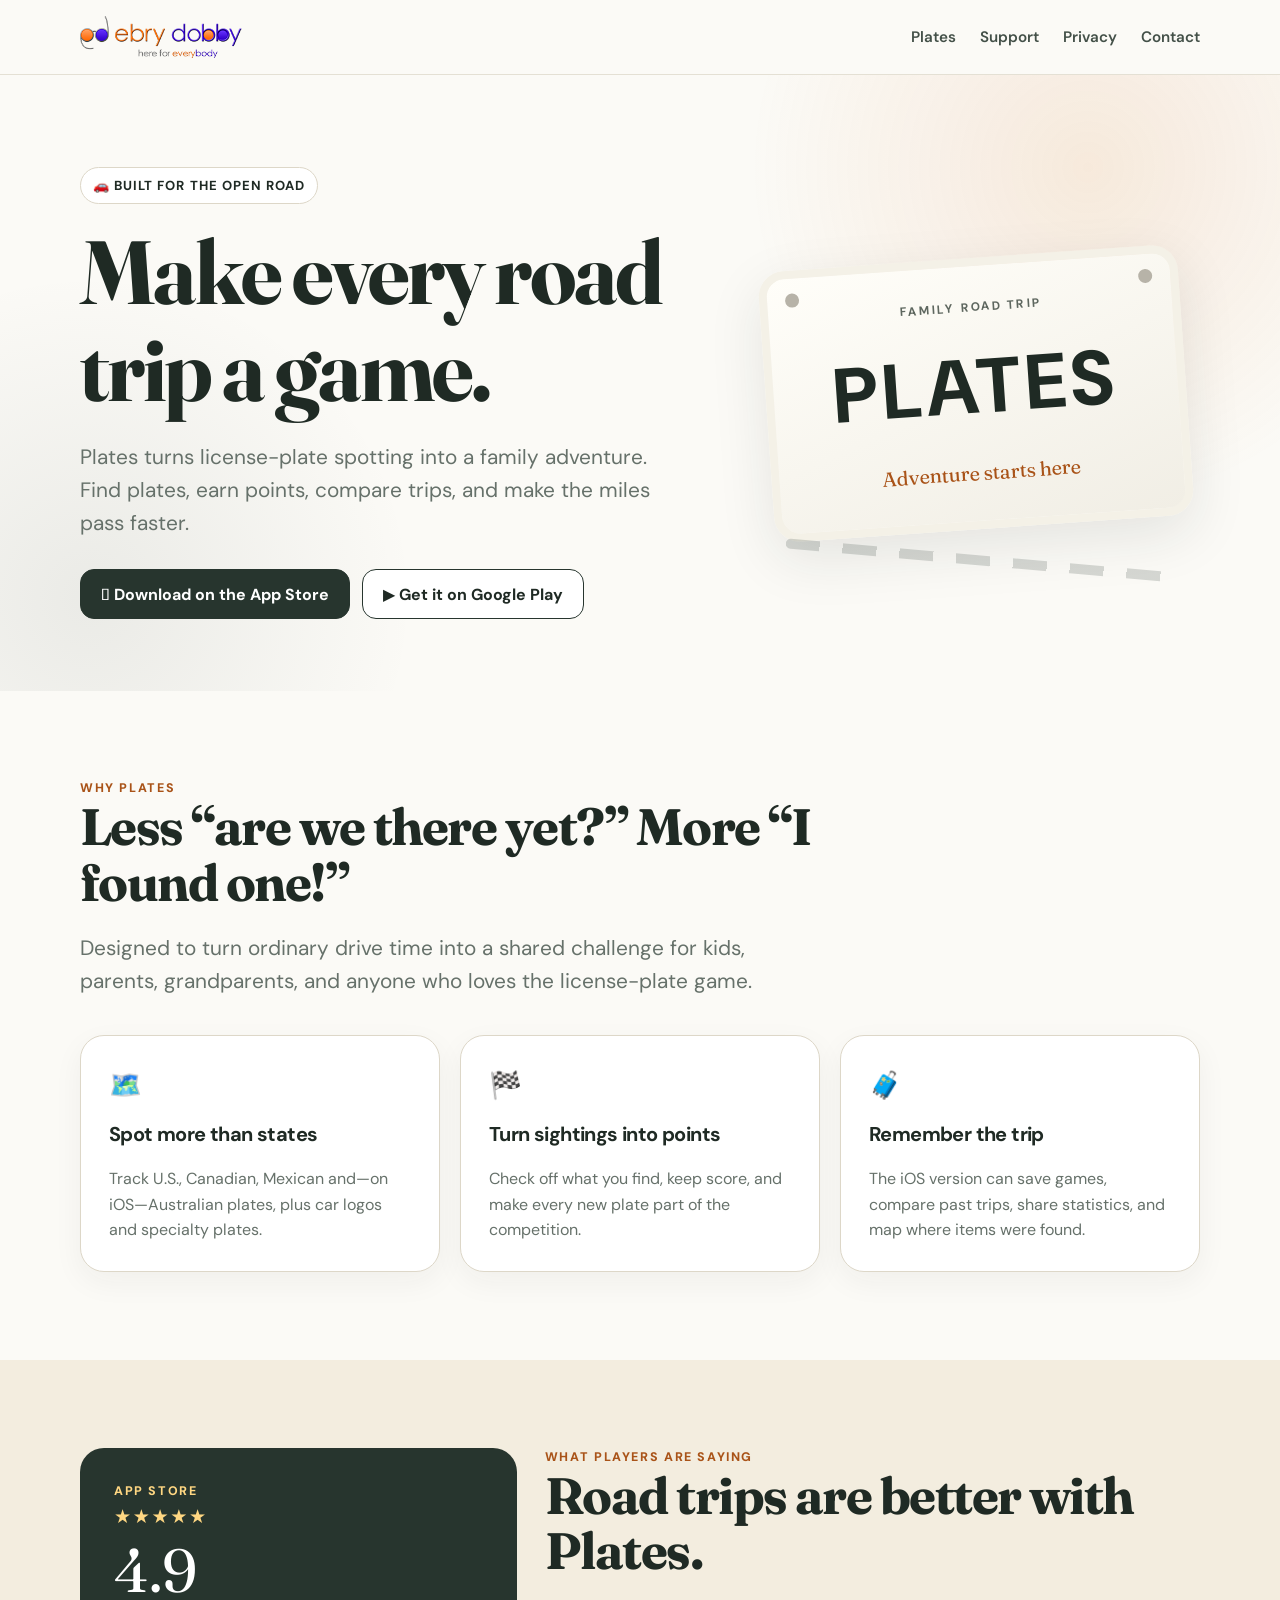
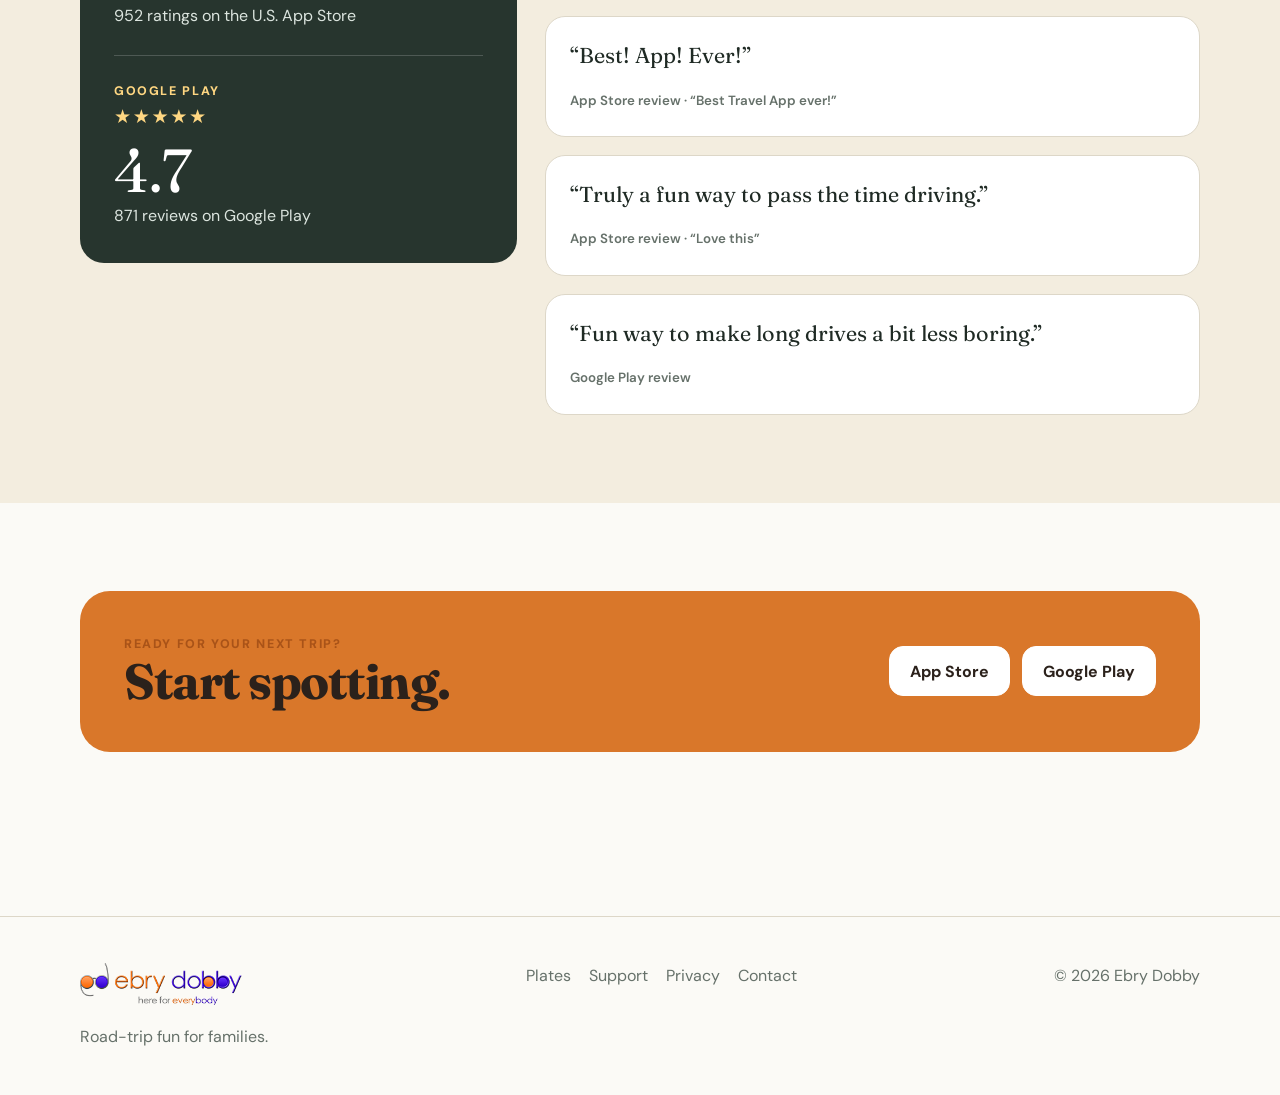
==== index.html @ 451de0b9 "Initial Ebry Dobby website" ====
<!doctype html><html lang="en"><head><meta charset="utf-8"><meta name="viewport" content="width=device-width,initial-scale=1"><title>Ebry Dobby | Plates Family Travel Game</title><meta name="description" content="Turn your next road trip into a family game with Plates. Spot license plates, earn points, save trips, and make the miles more fun."><link rel="canonical" href="https://www.ebrydobby.com/"><meta property="og:title" content="Ebry Dobby | Plates Family Travel Game"><meta property="og:description" content="A family road-trip game for spotting license plates and car logos."><meta property="og:type" content="website"><meta property="og:url" content="https://www.ebrydobby.com/"><meta name="theme-color" content="#f7f1e3"><link rel="preconnect" href="https://fonts.googleapis.com"><link rel="preconnect" href="https://fonts.gstatic.com" crossorigin><link href="https://fonts.googleapis.com/css2?family=DM+Sans:wght@400;500;600;700&family=Fraunces:opsz,wght@9..144,700&display=swap" rel="stylesheet"><link rel="stylesheet" href="assets/css/styles.css"><script async src="https://pagead2.googlesyndication.com/pagead/js/adsbygoogle.js?client=ca-pub-4069077007727159" crossorigin="anonymous"></script><script type="application/ld+json">{
  "@context": "https://schema.org",
  "@type": "Organization",
  "name": "Ebry Dobby",
  "url": "https://www.ebrydobby.com/",
  "sameAs": [
    "https://play.google.com/store/apps/details?id=com.ebrydobby.app.plates.free",
    "https://apps.apple.com/us/app/plates-family-travel-game/id1335335602"
  ]
}</script></head><body><header class="site-header"><div class="container nav"><a class="brand brand-logo footer-logo" href="index.html"><img src="assets/images/ebry-dobby-logo.png" alt="Ebry Dobby — here for everybody"></a><button class="menu-btn" data-menu-button aria-expanded="false" aria-controls="site-nav">Menu</button><nav class="nav-links" id="site-nav" data-nav-links><a href="plates/">Plates</a><a href="support/">Support</a><a href="privacy/">Privacy</a><a href="contact/">Contact</a></nav></div></header><main><section class="hero"><div class="container hero-grid"><div><span class="eyebrow">🚗 Built for the open road</span><h1>Make every road trip a game.</h1><p class="lead">Plates turns license-plate spotting into a family adventure. Find plates, earn points, compare trips, and make the miles pass faster.</p><div class="cta-row"><a class="btn btn-primary" href="https://apps.apple.com/us/app/plates-family-travel-game/id1335335602" target="_blank" rel="noopener"> Download on the App Store</a><a class="btn btn-secondary" href="https://play.google.com/store/apps/details?id=com.ebrydobby.app.plates.free" target="_blank" rel="noopener">▶ Get it on Google Play</a></div></div><div class="plate-stack" aria-hidden="true"><div class="plate-card"><div class="plate-small">FAMILY ROAD TRIP</div><div class="plate-big">PLATES</div><div class="plate-state">Adventure starts here</div></div><div class="road-line"></div></div></div></section><section class="section"><div class="container"><div class="section-head"><div class="kicker">Why Plates</div><h2>Less “are we there yet?” More “I found one!”</h2><p class="lead">Designed to turn ordinary drive time into a shared challenge for kids, parents, grandparents, and anyone who loves the license-plate game.</p></div><div class="grid-3"><article class="card"><div class="icon">🗺️</div><h3>Spot more than states</h3><p>Track U.S., Canadian, Mexican and—on iOS—Australian plates, plus car logos and specialty plates.</p></article><article class="card"><div class="icon">🏁</div><h3>Turn sightings into points</h3><p>Check off what you find, keep score, and make every new plate part of the competition.</p></article><article class="card"><div class="icon">🧳</div><h3>Remember the trip</h3><p>The iOS version can save games, compare past trips, share statistics, and map where items were found.</p></article></div></div></section><section class="section section-alt"><div class="container rating-wrap"><aside class="rating-panel"><div class="kicker" style="color:#ffd782;">App Store</div><div class="stars">★★★★★</div><div class="rating-number">4.9</div><div class="rating-meta">952 ratings on the U.S. App Store</div><hr style="border:0;border-top:1px solid rgba(255,255,255,.18);margin:26px 0;"><div class="kicker" style="color:#ffd782;">Google Play</div><div class="stars">★★★★★</div><div class="rating-number">4.7</div><div class="rating-meta">871 reviews on Google Play</div></aside><div><div class="section-head"><div class="kicker">What players are saying</div><h2>Road trips are better with Plates.</h2></div><div class="review-list"><article class="review"><blockquote>“Best! App! Ever!”</blockquote><small>App Store review · “Best Travel App ever!”</small></article><article class="review"><blockquote>“Truly a fun way to pass the time driving.”</blockquote><small>App Store review · “Love this”</small></article><article class="review"><blockquote>“Fun way to make long drives a bit less boring.”</blockquote><small>Google Play review</small></article></div></div></div></section><section class="section"><div class="band"><div><div class="kicker">Ready for your next trip?</div><h2>Start spotting.</h2></div><div class="cta-row" style="margin:0;"><a class="btn" href="https://apps.apple.com/us/app/plates-family-travel-game/id1335335602" target="_blank" rel="noopener">App Store</a><a class="btn" href="https://play.google.com/store/apps/details?id=com.ebrydobby.app.plates.free" target="_blank" rel="noopener">Google Play</a></div></div></section></main><footer><div class="container footer-grid"><div><a class="brand brand-logo footer-logo" href="index.html"><img src="assets/images/ebry-dobby-logo.png" alt="Ebry Dobby — here for everybody"></a><p style="color:var(--muted);margin:.7rem 0 0;">Road-trip fun for families.</p></div><div class="footer-links"><a href="plates/">Plates</a><a href="support/">Support</a><a href="privacy/">Privacy</a><a href="contact/">Contact</a></div><div style="color:var(--muted);">© <span data-year></span> Ebry Dobby</div></div></footer><script src="assets/js/site.js"></script></body></html>
---- assets/css/styles.css ----
:root{--ink:#1f2a24;--muted:#66716a;--paper:#fbfaf6;--cream:#f3eddf;--road:#27352e;--accent:#d9772a;--accent-dark:#a95318;--line:#ddd7c8;--card:#fff;--shadow:0 18px 55px rgba(31,42,36,.10);--radius:24px}*{box-sizing:border-box}html{scroll-behavior:smooth}body{margin:0;font-family:"DM Sans",system-ui,-apple-system,BlinkMacSystemFont,"Segoe UI",sans-serif;color:var(--ink);background:var(--paper);line-height:1.6}a{color:inherit}.container{width:min(1120px,calc(100% - 36px));margin:0 auto}.site-header{position:sticky;top:0;z-index:20;background:rgba(251,250,246,.92);backdrop-filter:blur(14px);border-bottom:1px solid rgba(221,215,200,.75)}.nav{min-height:74px;display:flex;align-items:center;justify-content:space-between;gap:24px}.brand{text-decoration:none;font-weight:700;letter-spacing:-.02em;font-size:1.15rem;display:flex;align-items:center;gap:10px}.brand-mark{width:35px;height:25px;border:2px solid var(--ink);border-radius:5px;display:grid;place-items:center;font-size:.62rem;letter-spacing:.12em;background:#fff7d6;box-shadow:3px 3px 0 var(--accent)}.nav-links{display:flex;gap:24px;align-items:center}.nav-links a{text-decoration:none;font-weight:600;color:#435048;font-size:.95rem}.nav-links a:hover{color:var(--accent-dark)}.menu-btn{display:none;border:0;background:none;font:inherit;font-weight:700}.hero{padding:92px 0 72px;background:radial-gradient(circle at 85% 15%,rgba(217,119,42,.13),transparent 28%),radial-gradient(circle at 7% 85%,rgba(39,53,46,.08),transparent 25%)}.hero-grid{display:grid;grid-template-columns:1.15fr .85fr;gap:64px;align-items:center}.eyebrow{display:inline-flex;align-items:center;gap:8px;padding:7px 12px;border:1px solid var(--line);border-radius:999px;background:#fff;font-size:.82rem;font-weight:700;text-transform:uppercase;letter-spacing:.08em}h1,h2,h3{line-height:1.08;letter-spacing:-.03em;margin-top:0}h1{font-family:"Fraunces",Georgia,serif;font-size:clamp(3rem,7vw,6.2rem);margin:20px 0 22px}h2{font-family:"Fraunces",Georgia,serif;font-size:clamp(2.1rem,4vw,3.5rem);margin-bottom:18px}h3{font-size:1.25rem}.lead{font-size:clamp(1.05rem,2vw,1.3rem);color:var(--muted);max-width:680px}.cta-row{display:flex;gap:12px;flex-wrap:wrap;margin-top:30px}.btn{display:inline-flex;align-items:center;justify-content:center;gap:9px;min-height:50px;padding:0 20px;border-radius:14px;text-decoration:none;font-weight:700;border:1px solid var(--road);transition:.18s ease}.btn-primary{background:var(--road);color:#fff}.btn-primary:hover{transform:translateY(-2px);box-shadow:0 10px 22px rgba(39,53,46,.18)}.btn-secondary{background:#fff}.btn-secondary:hover{border-color:var(--accent);color:var(--accent-dark)}.plate-stack{position:relative;min-height:400px;display:grid;place-items:center}.plate-card{width:min(100%,420px);aspect-ratio:1.55;border:8px solid #f4f1e7;border-radius:26px;background:linear-gradient(160deg,#fffef9,#f1eee5);box-shadow:var(--shadow);display:flex;flex-direction:column;align-items:center;justify-content:center;position:relative;transform:rotate(-4deg)}.plate-card:before,.plate-card:after{content:"";position:absolute;width:14px;height:14px;background:#b7b3a8;border-radius:50%;top:15px}.plate-card:before{left:18px}.plate-card:after{right:18px}.plate-small{font-size:.75rem;font-weight:700;letter-spacing:.18em;color:#5e675f}.plate-big{font-size:clamp(2.2rem,7vw,4.8rem);font-weight:800;letter-spacing:.06em;margin:8px 0}.plate-state{font-family:"Fraunces";font-size:1.25rem;color:var(--accent-dark)}.road-line{position:absolute;width:85%;height:10px;bottom:28px;border-radius:99px;background:repeating-linear-gradient(90deg,var(--road) 0 34px,transparent 34px 57px);opacity:.18;transform:rotate(5deg)}.section{padding:88px 0}.section-alt{background:var(--cream)}.section-head{max-width:760px;margin-bottom:38px}.kicker{color:var(--accent-dark);font-weight:800;text-transform:uppercase;font-size:.78rem;letter-spacing:.13em}.grid-3{display:grid;grid-template-columns:repeat(3,1fr);gap:20px}.card{background:var(--card);border:1px solid var(--line);border-radius:var(--radius);padding:28px;box-shadow:0 10px 30px rgba(31,42,36,.05)}.card p{color:var(--muted);margin-bottom:0}.icon{font-size:1.65rem;margin-bottom:18px}.rating-wrap{display:grid;grid-template-columns:.8fr 1.2fr;gap:28px;align-items:start}.rating-panel{background:var(--road);color:white;border-radius:var(--radius);padding:34px;position:sticky;top:100px}.rating-panel .stars{color:#ffd782;letter-spacing:.08em;font-size:1.2rem}.rating-number{font-family:"Fraunces";font-size:3.8rem;line-height:1;margin:8px 0 2px}.rating-meta{color:#dce5df}.review-list{display:grid;gap:18px}.review{background:#fff;border:1px solid var(--line);border-radius:20px;padding:24px}.review blockquote{font-family:"Fraunces";font-size:1.35rem;margin:0 0 16px;line-height:1.35}.review small{color:var(--muted);font-weight:600}.band{margin:0 auto;width:min(1120px,calc(100% - 36px));background:var(--accent);color:#2b211b;padding:44px;border-radius:30px;display:flex;align-items:center;justify-content:space-between;gap:30px}.band h2{margin:0;font-size:clamp(2rem,4vw,3.1rem)}.band .btn{background:#fff;border-color:#fff}.page-hero{padding:74px 0 46px}.page-hero h1{font-size:clamp(2.8rem,6vw,5rem)}.prose{max-width:780px}.prose h2{font-size:2rem;margin-top:46px}.prose h3{margin-top:30px}.prose p,.prose li{color:#4f5b54}.notice{padding:18px 20px;background:#fff6db;border:1px solid #ead69c;border-radius:14px}.faq details{background:#fff;border:1px solid var(--line);border-radius:16px;padding:18px 20px;margin-bottom:12px}.faq summary{cursor:pointer;font-weight:700}.faq p{color:var(--muted)}.contact-box{padding:28px;background:#fff;border:1px solid var(--line);border-radius:22px}footer{padding:46px 0;border-top:1px solid var(--line);margin-top:76px}.footer-grid{display:flex;justify-content:space-between;gap:24px;flex-wrap:wrap}.footer-links{display:flex;gap:18px;flex-wrap:wrap}.footer-links a{color:var(--muted);text-decoration:none}@media(max-width:800px){.nav-links{display:none;position:absolute;left:18px;right:18px;top:67px;background:#fff;padding:18px;border:1px solid var(--line);border-radius:16px;box-shadow:var(--shadow);flex-direction:column;align-items:flex-start}.nav-links.open{display:flex}.menu-btn{display:block}.hero{padding-top:58px}.hero-grid,.rating-wrap{grid-template-columns:1fr}.hero-grid{gap:38px}.plate-stack{min-height:300px}.grid-3{grid-template-columns:1fr}.rating-panel{position:static}.band{flex-direction:column;align-items:flex-start;padding:30px}}

/* Official Ebry Dobby logo */
.brand-logo {
  display: inline-flex;
  align-items: center;
}
.brand-logo img {
  display: block;
  width: auto;
  height: 52px;
  max-width: 230px;
  object-fit: contain;
}
.footer-logo img {
  height: 42px;
}
@media (max-width: 800px) {
  .brand-logo img {
    height: 44px;
    max-width: 190px;
  }
}
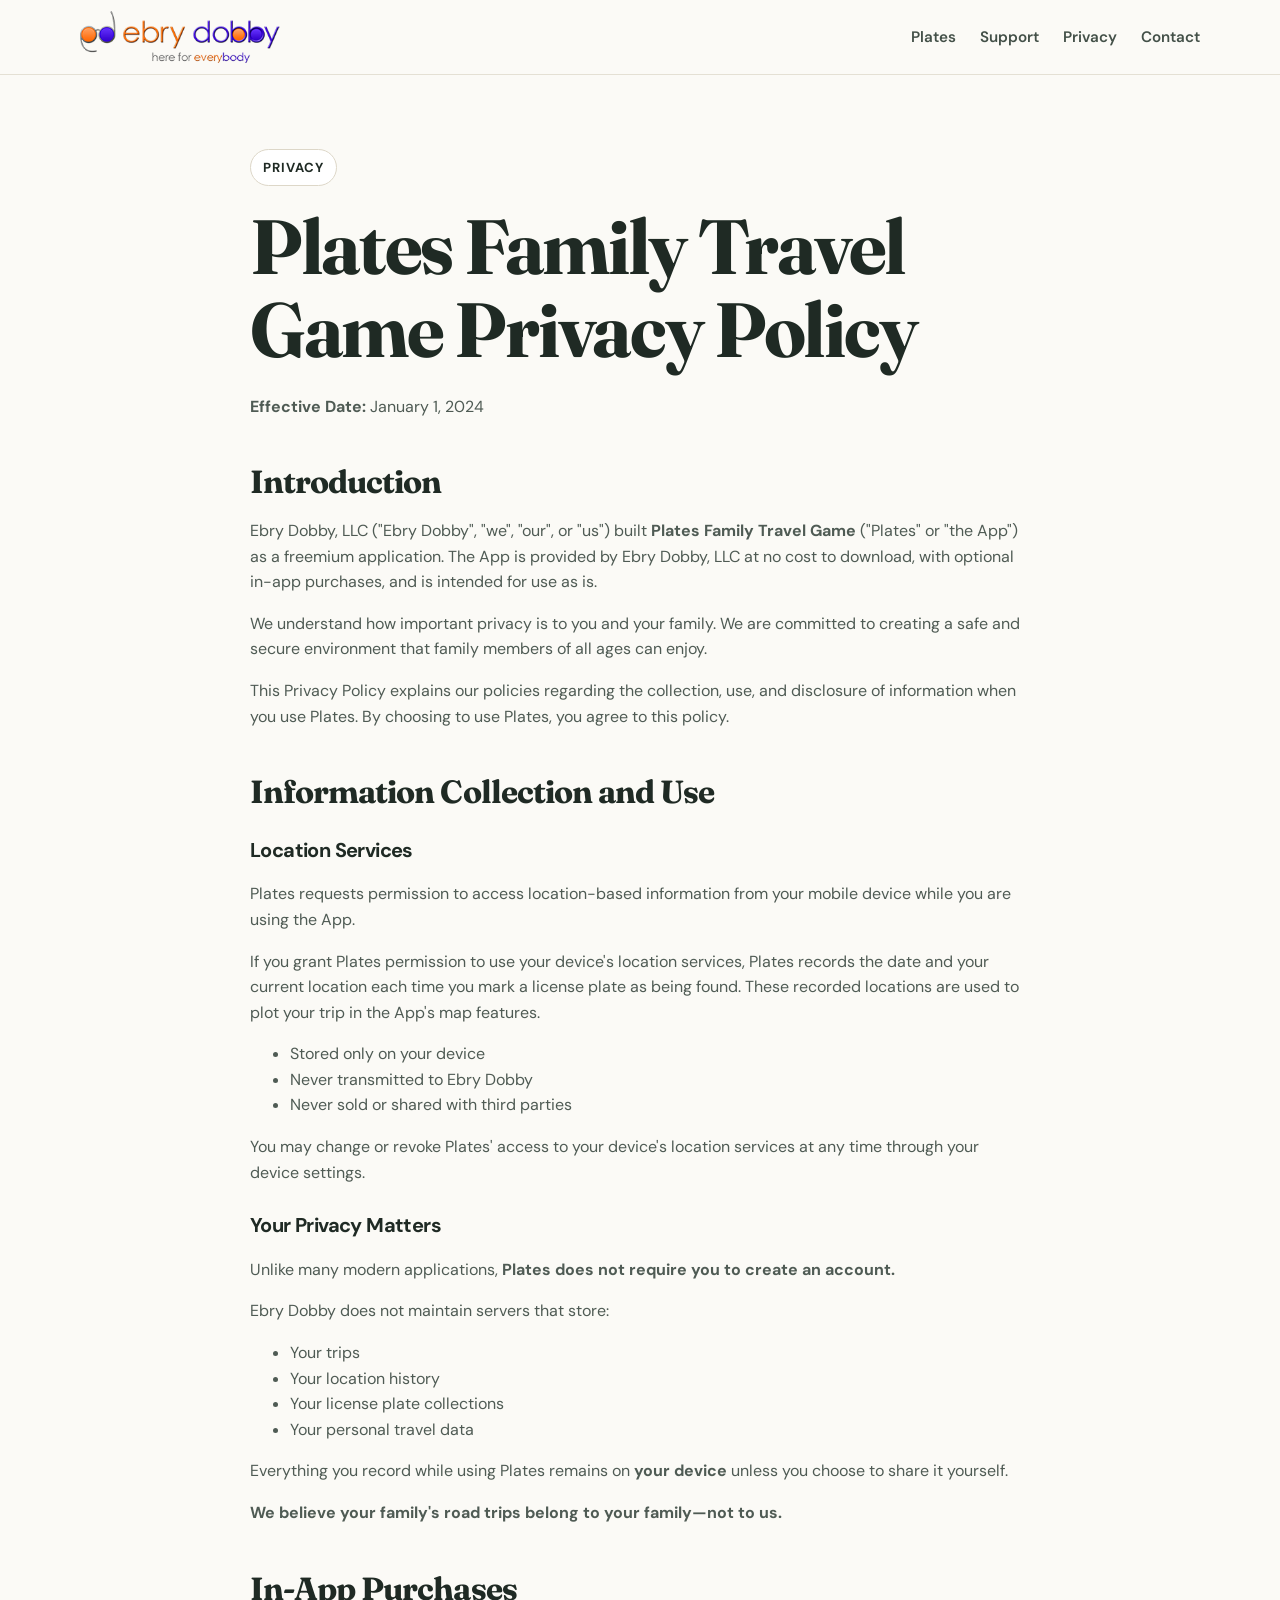
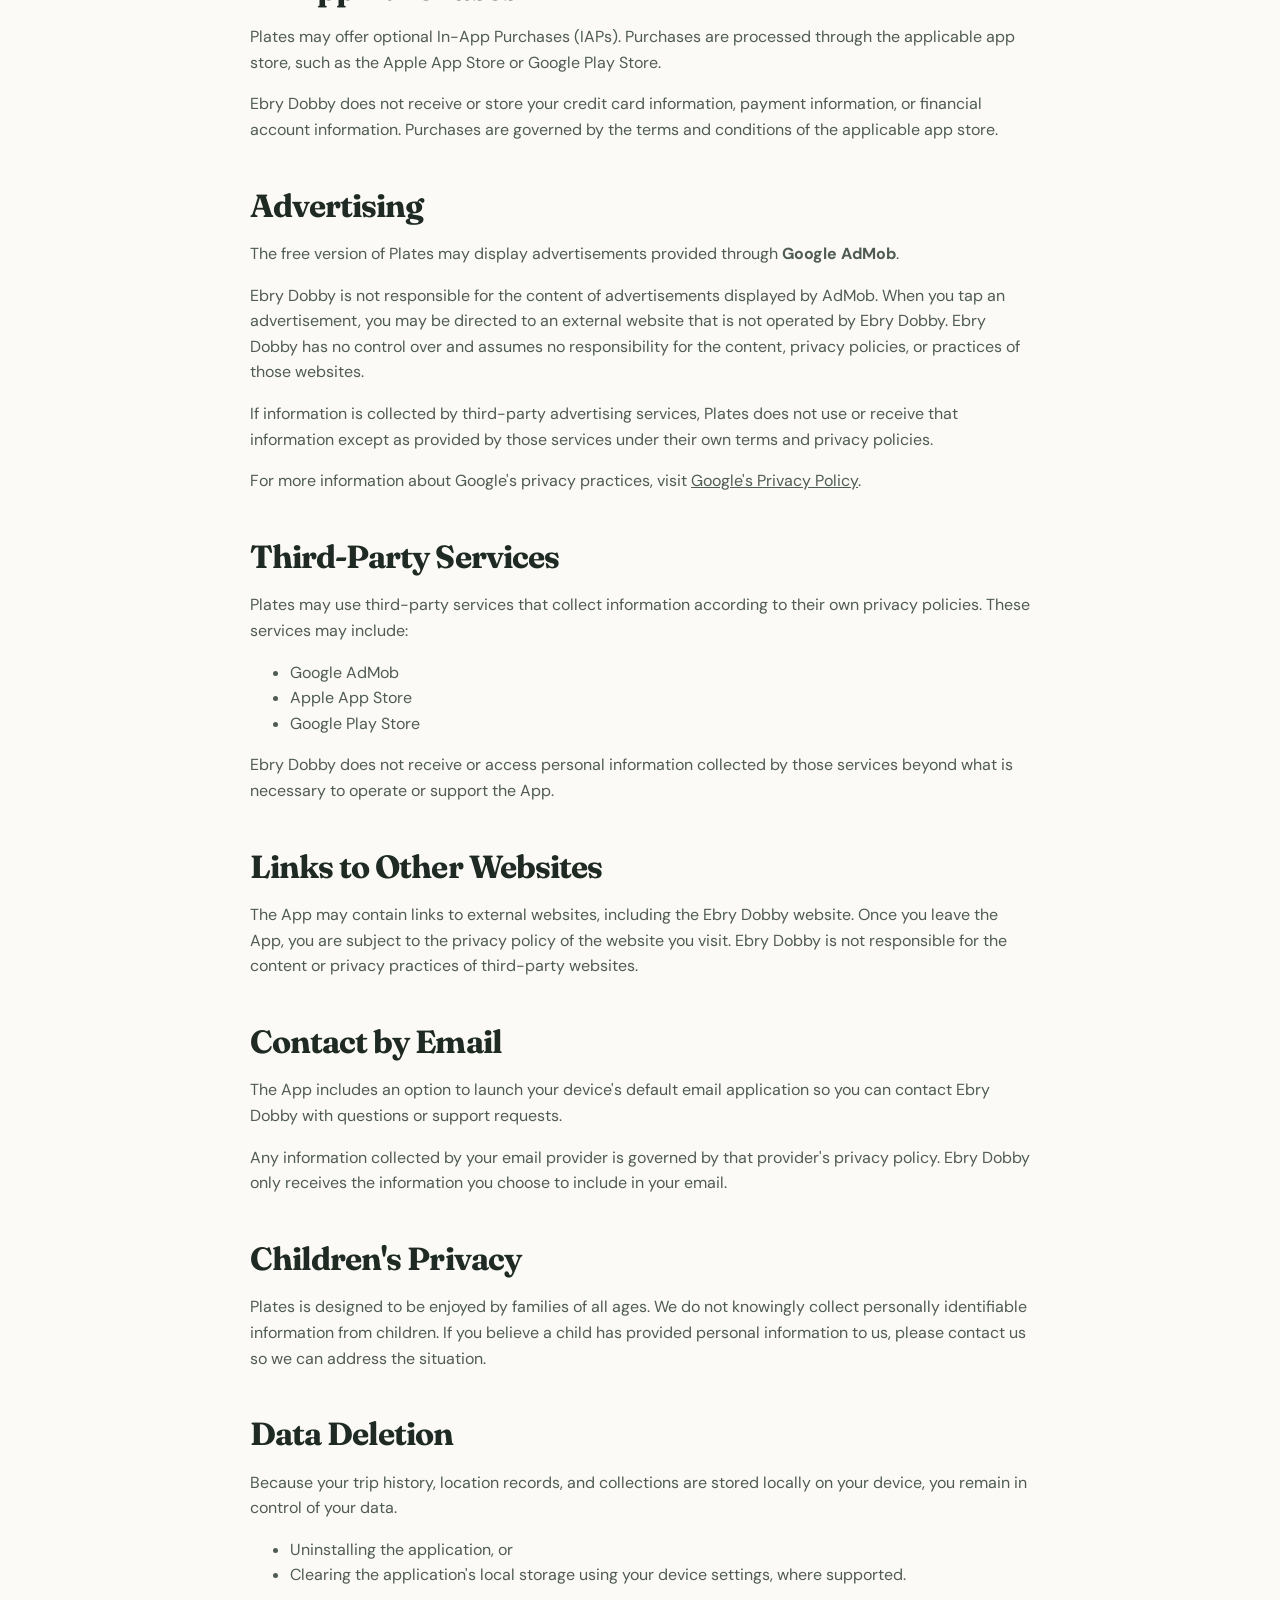
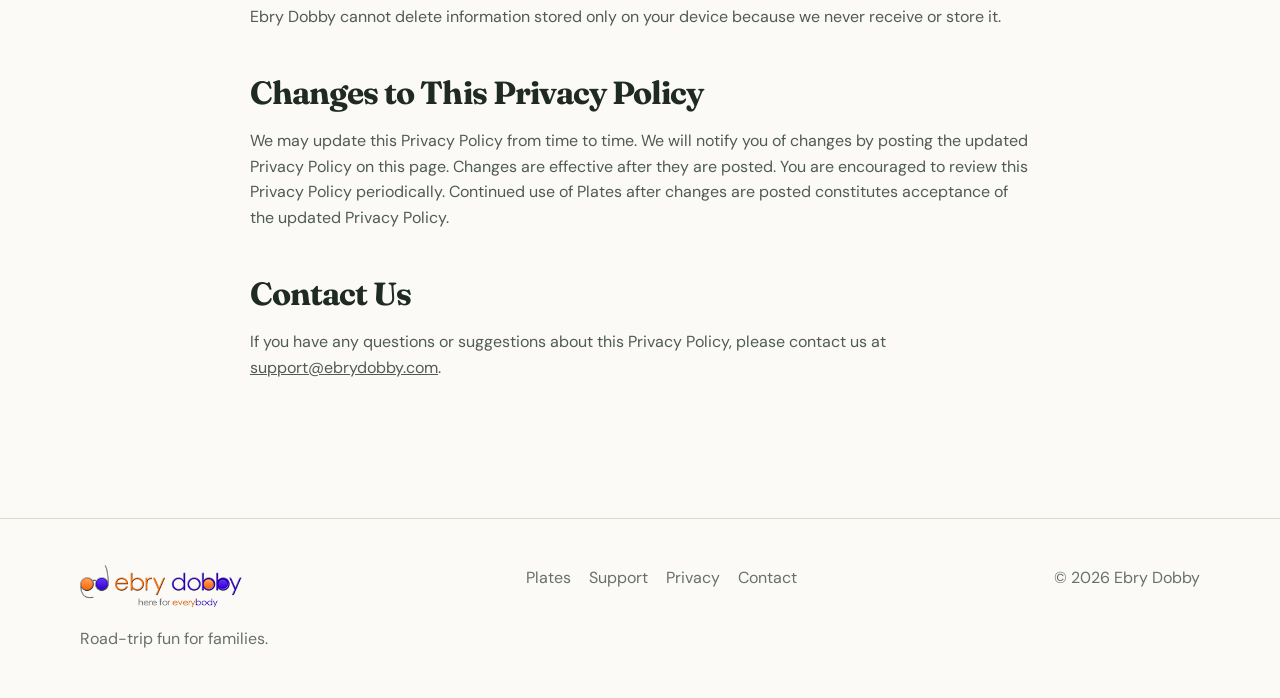
==== commit 35b520b4: "Finalize privacy policy and homepage messaging" ====
--- a/index.html
+++ b/index.html
@@ -1,10 +1,130 @@
-<!doctype html><html lang="en"><head><meta charset="utf-8"><meta name="viewport" content="width=device-width,initial-scale=1"><title>Ebry Dobby | Plates Family Travel Game</title><meta name="description" content="Turn your next road trip into a family game with Plates. Spot license plates, earn points, save trips, and make the miles more fun."><link rel="canonical" href="https://www.ebrydobby.com/"><meta property="og:title" content="Ebry Dobby | Plates Family Travel Game"><meta property="og:description" content="A family road-trip game for spotting license plates and car logos."><meta property="og:type" content="website"><meta property="og:url" content="https://www.ebrydobby.com/"><meta name="theme-color" content="#f7f1e3"><link rel="preconnect" href="https://fonts.googleapis.com"><link rel="preconnect" href="https://fonts.gstatic.com" crossorigin><link href="https://fonts.googleapis.com/css2?family=DM+Sans:wght@400;500;600;700&family=Fraunces:opsz,wght@9..144,700&display=swap" rel="stylesheet"><link rel="stylesheet" href="assets/css/styles.css"><script async src="https://pagead2.googlesyndication.com/pagead/js/adsbygoogle.js?client=ca-pub-4069077007727159" crossorigin="anonymous"></script><script type="application/ld+json">{
-  "@context": "https://schema.org",
-  "@type": "Organization",
-  "name": "Ebry Dobby",
-  "url": "https://www.ebrydobby.com/",
-  "sameAs": [
-    "https://play.google.com/store/apps/details?id=com.ebrydobby.app.plates.free",
-    "https://apps.apple.com/us/app/plates-family-travel-game/id1335335602"
-  ]
-}</script></head><body><header class="site-header"><div class="container nav"><a class="brand brand-logo footer-logo" href="index.html"><img src="assets/images/ebry-dobby-logo.png" alt="Ebry Dobby — here for everybody"></a><button class="menu-btn" data-menu-button aria-expanded="false" aria-controls="site-nav">Menu</button><nav class="nav-links" id="site-nav" data-nav-links><a href="plates/">Plates</a><a href="support/">Support</a><a href="privacy/">Privacy</a><a href="contact/">Contact</a></nav></div></header><main><section class="hero"><div class="container hero-grid"><div><span class="eyebrow">🚗 Built for the open road</span><h1>Make every road trip a game.</h1><p class="lead">Plates turns license-plate spotting into a family adventure. Find plates, earn points, compare trips, and make the miles pass faster.</p><div class="cta-row"><a class="btn btn-primary" href="https://apps.apple.com/us/app/plates-family-travel-game/id1335335602" target="_blank" rel="noopener"> Download on the App Store</a><a class="btn btn-secondary" href="https://play.google.com/store/apps/details?id=com.ebrydobby.app.plates.free" target="_blank" rel="noopener">▶ Get it on Google Play</a></div></div><div class="plate-stack" aria-hidden="true"><div class="plate-card"><div class="plate-small">FAMILY ROAD TRIP</div><div class="plate-big">PLATES</div><div class="plate-state">Adventure starts here</div></div><div class="road-line"></div></div></div></section><section class="section"><div class="container"><div class="section-head"><div class="kicker">Why Plates</div><h2>Less “are we there yet?” More “I found one!”</h2><p class="lead">Designed to turn ordinary drive time into a shared challenge for kids, parents, grandparents, and anyone who loves the license-plate game.</p></div><div class="grid-3"><article class="card"><div class="icon">🗺️</div><h3>Spot more than states</h3><p>Track U.S., Canadian, Mexican and—on iOS—Australian plates, plus car logos and specialty plates.</p></article><article class="card"><div class="icon">🏁</div><h3>Turn sightings into points</h3><p>Check off what you find, keep score, and make every new plate part of the competition.</p></article><article class="card"><div class="icon">🧳</div><h3>Remember the trip</h3><p>The iOS version can save games, compare past trips, share statistics, and map where items were found.</p></article></div></div></section><section class="section section-alt"><div class="container rating-wrap"><aside class="rating-panel"><div class="kicker" style="color:#ffd782;">App Store</div><div class="stars">★★★★★</div><div class="rating-number">4.9</div><div class="rating-meta">952 ratings on the U.S. App Store</div><hr style="border:0;border-top:1px solid rgba(255,255,255,.18);margin:26px 0;"><div class="kicker" style="color:#ffd782;">Google Play</div><div class="stars">★★★★★</div><div class="rating-number">4.7</div><div class="rating-meta">871 reviews on Google Play</div></aside><div><div class="section-head"><div class="kicker">What players are saying</div><h2>Road trips are better with Plates.</h2></div><div class="review-list"><article class="review"><blockquote>“Best! App! Ever!”</blockquote><small>App Store review · “Best Travel App ever!”</small></article><article class="review"><blockquote>“Truly a fun way to pass the time driving.”</blockquote><small>App Store review · “Love this”</small></article><article class="review"><blockquote>“Fun way to make long drives a bit less boring.”</blockquote><small>Google Play review</small></article></div></div></div></section><section class="section"><div class="band"><div><div class="kicker">Ready for your next trip?</div><h2>Start spotting.</h2></div><div class="cta-row" style="margin:0;"><a class="btn" href="https://apps.apple.com/us/app/plates-family-travel-game/id1335335602" target="_blank" rel="noopener">App Store</a><a class="btn" href="https://play.google.com/store/apps/details?id=com.ebrydobby.app.plates.free" target="_blank" rel="noopener">Google Play</a></div></div></section></main><footer><div class="container footer-grid"><div><a class="brand brand-logo footer-logo" href="index.html"><img src="assets/images/ebry-dobby-logo.png" alt="Ebry Dobby — here for everybody"></a><p style="color:var(--muted);margin:.7rem 0 0;">Road-trip fun for families.</p></div><div class="footer-links"><a href="plates/">Plates</a><a href="support/">Support</a><a href="privacy/">Privacy</a><a href="contact/">Contact</a></div><div style="color:var(--muted);">© <span data-year></span> Ebry Dobby</div></div></footer><script src="assets/js/site.js"></script></body></html>+<!doctype html>
+<html lang="en">
+<head>
+<meta charset="utf-8">
+<meta name="viewport" content="width=device-width,initial-scale=1">
+<title>Plates Family Travel Game Privacy Policy | Ebry Dobby</title>
+<meta name="description" content="Privacy Policy for Plates Family Travel Game by Ebry Dobby, LLC.">
+<link rel="canonical" href="https://ebrydobby.com/privacy/">
+<meta name="theme-color" content="#f7f1e3">
+<link rel="preconnect" href="https://fonts.googleapis.com">
+<link rel="preconnect" href="https://fonts.gstatic.com" crossorigin>
+<link href="https://fonts.googleapis.com/css2?family=DM+Sans:wght@400;500;600;700&family=Fraunces:opsz,wght@9..144,700&display=swap" rel="stylesheet">
+<link rel="stylesheet" href="../assets/css/styles.css">
+<script async src="https://pagead2.googlesyndication.com/pagead/js/adsbygoogle.js?client=ca-pub-4069077007727159" crossorigin="anonymous"></script>
+</head>
+<body>
+<header class="site-header">
+  <div class="container nav">
+    <a class="brand brand-logo" href="../index.html" aria-label="Ebry Dobby home">
+      <img src="../assets/images/ebry-dobby-logo.png" alt="Ebry Dobby — here for everybody">
+    </a>
+    <button class="menu-btn" data-menu-button aria-expanded="false" aria-controls="site-nav">Menu</button>
+    <nav class="nav-links" id="site-nav" data-nav-links>
+      <a href="../plates/">Plates</a>
+      <a href="../support/">Support</a>
+      <a href="../privacy/" aria-current="page">Privacy</a>
+      <a href="../contact/">Contact</a>
+    </nav>
+  </div>
+</header>
+<main>
+<section class="page-hero">
+<div class="container prose">
+<span class="eyebrow">Privacy</span>
+<h1>Plates Family Travel Game Privacy Policy</h1>
+<p><strong>Effective Date:</strong> January 1, 2024</p>
+
+<h2>Introduction</h2>
+<p>Ebry Dobby, LLC ("Ebry Dobby", "we", "our", or "us") built <strong>Plates Family Travel Game</strong> ("Plates" or "the App") as a freemium application. The App is provided by Ebry Dobby, LLC at no cost to download, with optional in-app purchases, and is intended for use as is.</p>
+<p>We understand how important privacy is to you and your family. We are committed to creating a safe and secure environment that family members of all ages can enjoy.</p>
+<p>This Privacy Policy explains our policies regarding the collection, use, and disclosure of information when you use Plates. By choosing to use Plates, you agree to this policy.</p>
+
+<h2>Information Collection and Use</h2>
+<h3>Location Services</h3>
+<p>Plates requests permission to access location-based information from your mobile device while you are using the App.</p>
+<p>If you grant Plates permission to use your device's location services, Plates records the date and your current location each time you mark a license plate as being found. These recorded locations are used to plot your trip in the App's map features.</p>
+<ul>
+<li>Stored only on your device</li>
+<li>Never transmitted to Ebry Dobby</li>
+<li>Never sold or shared with third parties</li>
+</ul>
+<p>You may change or revoke Plates' access to your device's location services at any time through your device settings.</p>
+
+<h3>Your Privacy Matters</h3>
+<p>Unlike many modern applications, <strong>Plates does not require you to create an account.</strong></p>
+<p>Ebry Dobby does not maintain servers that store:</p>
+<ul>
+<li>Your trips</li>
+<li>Your location history</li>
+<li>Your license plate collections</li>
+<li>Your personal travel data</li>
+</ul>
+<p>Everything you record while using Plates remains on <strong>your device</strong> unless you choose to share it yourself.</p>
+<p><strong>We believe your family's road trips belong to your family—not to us.</strong></p>
+
+<h2>In-App Purchases</h2>
+<p>Plates may offer optional In-App Purchases (IAPs). Purchases are processed through the applicable app store, such as the Apple App Store or Google Play Store.</p>
+<p>Ebry Dobby does not receive or store your credit card information, payment information, or financial account information. Purchases are governed by the terms and conditions of the applicable app store.</p>
+
+<h2>Advertising</h2>
+<p>The free version of Plates may display advertisements provided through <strong>Google AdMob</strong>.</p>
+<p>Ebry Dobby is not responsible for the content of advertisements displayed by AdMob. When you tap an advertisement, you may be directed to an external website that is not operated by Ebry Dobby. Ebry Dobby has no control over and assumes no responsibility for the content, privacy policies, or practices of those websites.</p>
+<p>If information is collected by third-party advertising services, Plates does not use or receive that information except as provided by those services under their own terms and privacy policies.</p>
+<p>For more information about Google's privacy practices, visit <a href="https://policies.google.com/privacy" target="_blank" rel="noopener">Google's Privacy Policy</a>.</p>
+
+<h2>Third-Party Services</h2>
+<p>Plates may use third-party services that collect information according to their own privacy policies. These services may include:</p>
+<ul>
+<li>Google AdMob</li>
+<li>Apple App Store</li>
+<li>Google Play Store</li>
+</ul>
+<p>Ebry Dobby does not receive or access personal information collected by those services beyond what is necessary to operate or support the App.</p>
+
+<h2>Links to Other Websites</h2>
+<p>The App may contain links to external websites, including the Ebry Dobby website. Once you leave the App, you are subject to the privacy policy of the website you visit. Ebry Dobby is not responsible for the content or privacy practices of third-party websites.</p>
+
+<h2>Contact by Email</h2>
+<p>The App includes an option to launch your device's default email application so you can contact Ebry Dobby with questions or support requests.</p>
+<p>Any information collected by your email provider is governed by that provider's privacy policy. Ebry Dobby only receives the information you choose to include in your email.</p>
+
+<h2>Children's Privacy</h2>
+<p>Plates is designed to be enjoyed by families of all ages. We do not knowingly collect personally identifiable information from children. If you believe a child has provided personal information to us, please contact us so we can address the situation.</p>
+
+<h2>Data Deletion</h2>
+<p>Because your trip history, location records, and collections are stored locally on your device, you remain in control of your data.</p>
+<ul>
+<li>Uninstalling the application, or</li>
+<li>Clearing the application's local storage using your device settings, where supported.</li>
+</ul>
+<p>Ebry Dobby cannot delete information stored only on your device because we never receive or store it.</p>
+
+<h2>Changes to This Privacy Policy</h2>
+<p>We may update this Privacy Policy from time to time. We will notify you of changes by posting the updated Privacy Policy on this page. Changes are effective after they are posted. You are encouraged to review this Privacy Policy periodically. Continued use of Plates after changes are posted constitutes acceptance of the updated Privacy Policy.</p>
+
+<h2>Contact Us</h2>
+<p>If you have any questions or suggestions about this Privacy Policy, please contact us at <a href="mailto:support@ebrydobby.com">support@ebrydobby.com</a>.</p>
+</div>
+</section>
+</main>
+<footer>
+  <div class="container footer-grid">
+    <div>
+      <a class="brand brand-logo footer-logo" href="../index.html">
+        <img src="../assets/images/ebry-dobby-logo.png" alt="Ebry Dobby — here for everybody">
+      </a>
+      <p style="color:var(--muted);margin:.7rem 0 0;">Road-trip fun for families.</p>
+    </div>
+    <div class="footer-links">
+      <a href="../plates/">Plates</a>
+      <a href="../support/">Support</a>
+      <a href="../privacy/">Privacy</a>
+      <a href="../contact/">Contact</a>
+    </div>
+    <div style="color:var(--muted);">© <span data-year></span> Ebry Dobby</div>
+  </div>
+</footer>
+<script src="../assets/js/site.js"></script>
+</body>
+</html>
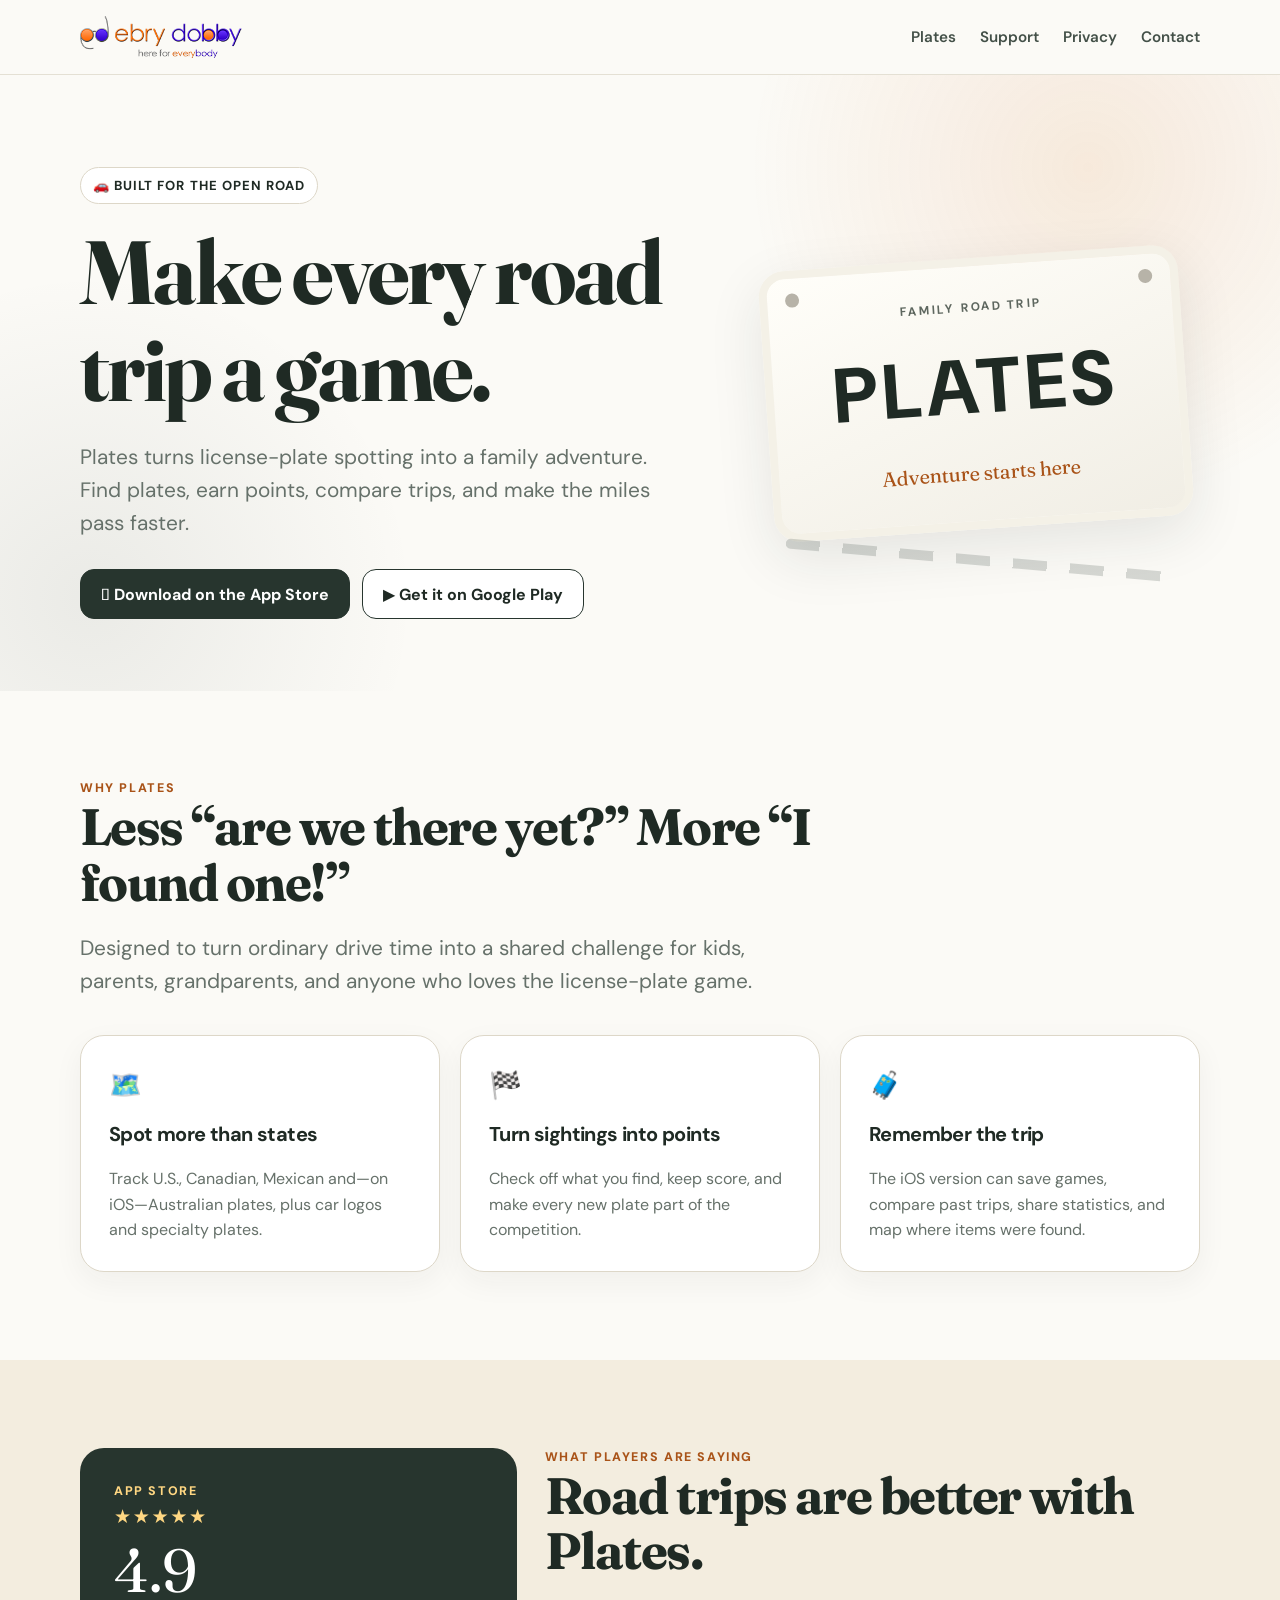
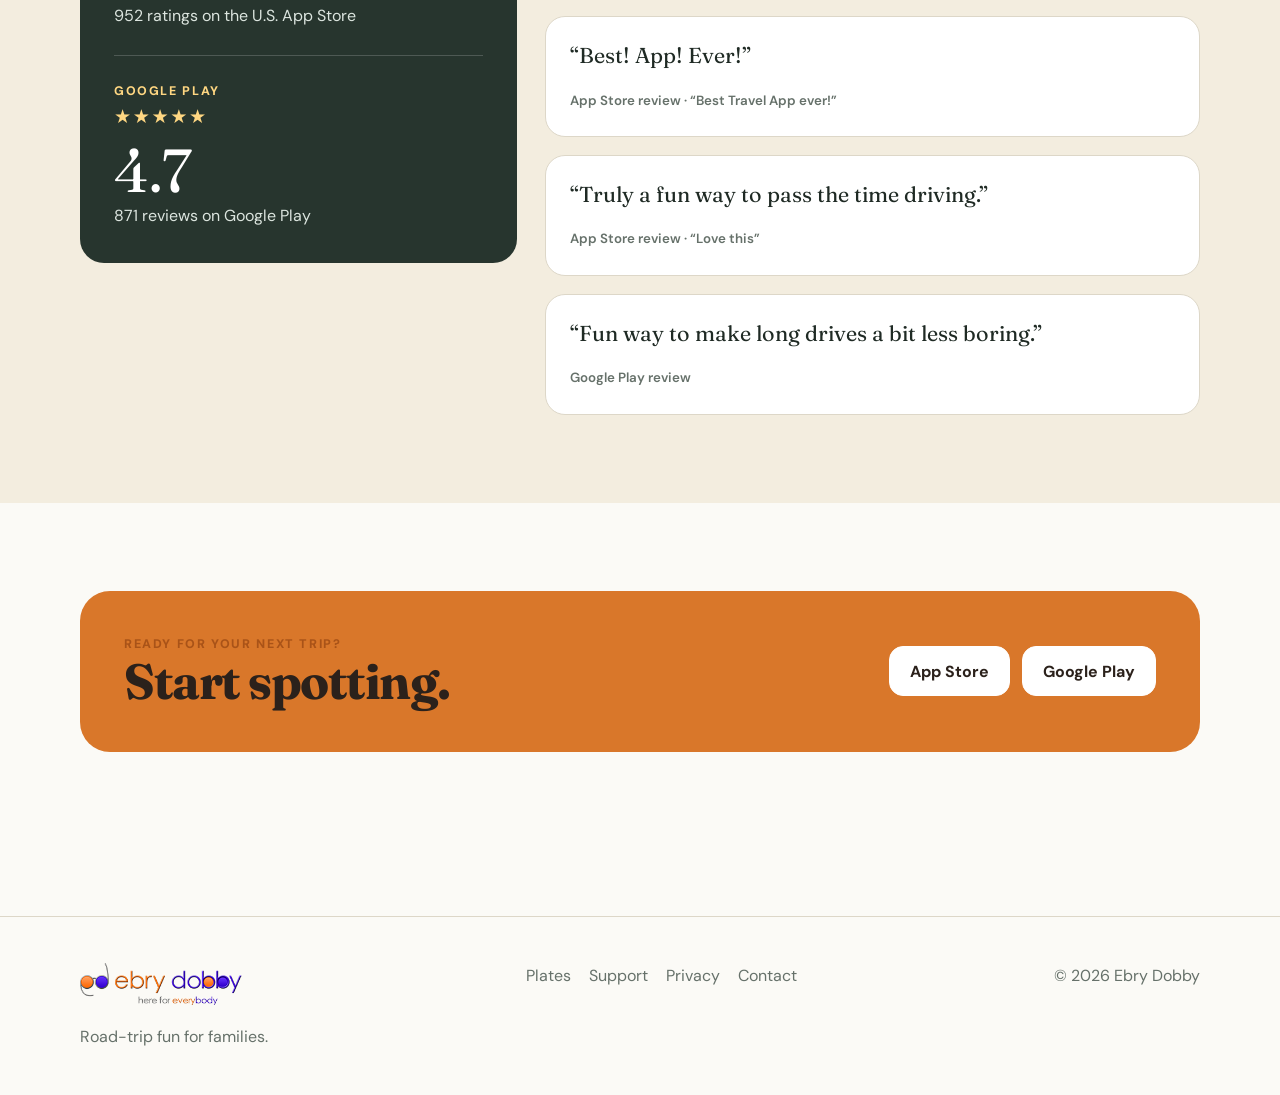
==== commit 84223135: "Restore homepage" ====
--- a/index.html
+++ b/index.html
@@ -1,130 +1,10 @@
-<!doctype html>
-<html lang="en">
-<head>
-<meta charset="utf-8">
-<meta name="viewport" content="width=device-width,initial-scale=1">
-<title>Plates Family Travel Game Privacy Policy | Ebry Dobby</title>
-<meta name="description" content="Privacy Policy for Plates Family Travel Game by Ebry Dobby, LLC.">
-<link rel="canonical" href="https://ebrydobby.com/privacy/">
-<meta name="theme-color" content="#f7f1e3">
-<link rel="preconnect" href="https://fonts.googleapis.com">
-<link rel="preconnect" href="https://fonts.gstatic.com" crossorigin>
-<link href="https://fonts.googleapis.com/css2?family=DM+Sans:wght@400;500;600;700&family=Fraunces:opsz,wght@9..144,700&display=swap" rel="stylesheet">
-<link rel="stylesheet" href="../assets/css/styles.css">
-<script async src="https://pagead2.googlesyndication.com/pagead/js/adsbygoogle.js?client=ca-pub-4069077007727159" crossorigin="anonymous"></script>
-</head>
-<body>
-<header class="site-header">
-  <div class="container nav">
-    <a class="brand brand-logo" href="../index.html" aria-label="Ebry Dobby home">
-      <img src="../assets/images/ebry-dobby-logo.png" alt="Ebry Dobby — here for everybody">
-    </a>
-    <button class="menu-btn" data-menu-button aria-expanded="false" aria-controls="site-nav">Menu</button>
-    <nav class="nav-links" id="site-nav" data-nav-links>
-      <a href="../plates/">Plates</a>
-      <a href="../support/">Support</a>
-      <a href="../privacy/" aria-current="page">Privacy</a>
-      <a href="../contact/">Contact</a>
-    </nav>
-  </div>
-</header>
-<main>
-<section class="page-hero">
-<div class="container prose">
-<span class="eyebrow">Privacy</span>
-<h1>Plates Family Travel Game Privacy Policy</h1>
-<p><strong>Effective Date:</strong> January 1, 2024</p>
-
-<h2>Introduction</h2>
-<p>Ebry Dobby, LLC ("Ebry Dobby", "we", "our", or "us") built <strong>Plates Family Travel Game</strong> ("Plates" or "the App") as a freemium application. The App is provided by Ebry Dobby, LLC at no cost to download, with optional in-app purchases, and is intended for use as is.</p>
-<p>We understand how important privacy is to you and your family. We are committed to creating a safe and secure environment that family members of all ages can enjoy.</p>
-<p>This Privacy Policy explains our policies regarding the collection, use, and disclosure of information when you use Plates. By choosing to use Plates, you agree to this policy.</p>
-
-<h2>Information Collection and Use</h2>
-<h3>Location Services</h3>
-<p>Plates requests permission to access location-based information from your mobile device while you are using the App.</p>
-<p>If you grant Plates permission to use your device's location services, Plates records the date and your current location each time you mark a license plate as being found. These recorded locations are used to plot your trip in the App's map features.</p>
-<ul>
-<li>Stored only on your device</li>
-<li>Never transmitted to Ebry Dobby</li>
-<li>Never sold or shared with third parties</li>
-</ul>
-<p>You may change or revoke Plates' access to your device's location services at any time through your device settings.</p>
-
-<h3>Your Privacy Matters</h3>
-<p>Unlike many modern applications, <strong>Plates does not require you to create an account.</strong></p>
-<p>Ebry Dobby does not maintain servers that store:</p>
-<ul>
-<li>Your trips</li>
-<li>Your location history</li>
-<li>Your license plate collections</li>
-<li>Your personal travel data</li>
-</ul>
-<p>Everything you record while using Plates remains on <strong>your device</strong> unless you choose to share it yourself.</p>
-<p><strong>We believe your family's road trips belong to your family—not to us.</strong></p>
-
-<h2>In-App Purchases</h2>
-<p>Plates may offer optional In-App Purchases (IAPs). Purchases are processed through the applicable app store, such as the Apple App Store or Google Play Store.</p>
-<p>Ebry Dobby does not receive or store your credit card information, payment information, or financial account information. Purchases are governed by the terms and conditions of the applicable app store.</p>
-
-<h2>Advertising</h2>
-<p>The free version of Plates may display advertisements provided through <strong>Google AdMob</strong>.</p>
-<p>Ebry Dobby is not responsible for the content of advertisements displayed by AdMob. When you tap an advertisement, you may be directed to an external website that is not operated by Ebry Dobby. Ebry Dobby has no control over and assumes no responsibility for the content, privacy policies, or practices of those websites.</p>
-<p>If information is collected by third-party advertising services, Plates does not use or receive that information except as provided by those services under their own terms and privacy policies.</p>
-<p>For more information about Google's privacy practices, visit <a href="https://policies.google.com/privacy" target="_blank" rel="noopener">Google's Privacy Policy</a>.</p>
-
-<h2>Third-Party Services</h2>
-<p>Plates may use third-party services that collect information according to their own privacy policies. These services may include:</p>
-<ul>
-<li>Google AdMob</li>
-<li>Apple App Store</li>
-<li>Google Play Store</li>
-</ul>
-<p>Ebry Dobby does not receive or access personal information collected by those services beyond what is necessary to operate or support the App.</p>
-
-<h2>Links to Other Websites</h2>
-<p>The App may contain links to external websites, including the Ebry Dobby website. Once you leave the App, you are subject to the privacy policy of the website you visit. Ebry Dobby is not responsible for the content or privacy practices of third-party websites.</p>
-
-<h2>Contact by Email</h2>
-<p>The App includes an option to launch your device's default email application so you can contact Ebry Dobby with questions or support requests.</p>
-<p>Any information collected by your email provider is governed by that provider's privacy policy. Ebry Dobby only receives the information you choose to include in your email.</p>
-
-<h2>Children's Privacy</h2>
-<p>Plates is designed to be enjoyed by families of all ages. We do not knowingly collect personally identifiable information from children. If you believe a child has provided personal information to us, please contact us so we can address the situation.</p>
-
-<h2>Data Deletion</h2>
-<p>Because your trip history, location records, and collections are stored locally on your device, you remain in control of your data.</p>
-<ul>
-<li>Uninstalling the application, or</li>
-<li>Clearing the application's local storage using your device settings, where supported.</li>
-</ul>
-<p>Ebry Dobby cannot delete information stored only on your device because we never receive or store it.</p>
-
-<h2>Changes to This Privacy Policy</h2>
-<p>We may update this Privacy Policy from time to time. We will notify you of changes by posting the updated Privacy Policy on this page. Changes are effective after they are posted. You are encouraged to review this Privacy Policy periodically. Continued use of Plates after changes are posted constitutes acceptance of the updated Privacy Policy.</p>
-
-<h2>Contact Us</h2>
-<p>If you have any questions or suggestions about this Privacy Policy, please contact us at <a href="mailto:support@ebrydobby.com">support@ebrydobby.com</a>.</p>
-</div>
-</section>
-</main>
-<footer>
-  <div class="container footer-grid">
-    <div>
-      <a class="brand brand-logo footer-logo" href="../index.html">
-        <img src="../assets/images/ebry-dobby-logo.png" alt="Ebry Dobby — here for everybody">
-      </a>
-      <p style="color:var(--muted);margin:.7rem 0 0;">Road-trip fun for families.</p>
-    </div>
-    <div class="footer-links">
-      <a href="../plates/">Plates</a>
-      <a href="../support/">Support</a>
-      <a href="../privacy/">Privacy</a>
-      <a href="../contact/">Contact</a>
-    </div>
-    <div style="color:var(--muted);">© <span data-year></span> Ebry Dobby</div>
-  </div>
-</footer>
-<script src="../assets/js/site.js"></script>
-</body>
-</html>
+<!doctype html><html lang="en"><head><meta charset="utf-8"><meta name="viewport" content="width=device-width,initial-scale=1"><title>Ebry Dobby | Plates Family Travel Game</title><meta name="description" content="Turn your next road trip into a family game with Plates. Spot license plates, earn points, save trips, and make the miles more fun."><link rel="canonical" href="https://www.ebrydobby.com/"><meta property="og:title" content="Ebry Dobby | Plates Family Travel Game"><meta property="og:description" content="A family road-trip game for spotting license plates and car logos."><meta property="og:type" content="website"><meta property="og:url" content="https://www.ebrydobby.com/"><meta name="theme-color" content="#f7f1e3"><link rel="preconnect" href="https://fonts.googleapis.com"><link rel="preconnect" href="https://fonts.gstatic.com" crossorigin><link href="https://fonts.googleapis.com/css2?family=DM+Sans:wght@400;500;600;700&family=Fraunces:opsz,wght@9..144,700&display=swap" rel="stylesheet"><link rel="stylesheet" href="assets/css/styles.css"><script async src="https://pagead2.googlesyndication.com/pagead/js/adsbygoogle.js?client=ca-pub-4069077007727159" crossorigin="anonymous"></script><script type="application/ld+json">{
+  "@context": "https://schema.org",
+  "@type": "Organization",
+  "name": "Ebry Dobby",
+  "url": "https://www.ebrydobby.com/",
+  "sameAs": [
+    "https://play.google.com/store/apps/details?id=com.ebrydobby.app.plates.free",
+    "https://apps.apple.com/us/app/plates-family-travel-game/id1335335602"
+  ]
+}</script></head><body><header class="site-header"><div class="container nav"><a class="brand brand-logo footer-logo" href="index.html"><img src="assets/images/ebry-dobby-logo.png" alt="Ebry Dobby — here for everybody"></a><button class="menu-btn" data-menu-button aria-expanded="false" aria-controls="site-nav">Menu</button><nav class="nav-links" id="site-nav" data-nav-links><a href="plates/">Plates</a><a href="support/">Support</a><a href="privacy/">Privacy</a><a href="contact/">Contact</a></nav></div></header><main><section class="hero"><div class="container hero-grid"><div><span class="eyebrow">🚗 Built for the open road</span><h1>Make every road trip a game.</h1><p class="lead">Plates turns license-plate spotting into a family adventure. Find plates, earn points, compare trips, and make the miles pass faster.</p><div class="cta-row"><a class="btn btn-primary" href="https://apps.apple.com/us/app/plates-family-travel-game/id1335335602" target="_blank" rel="noopener"> Download on the App Store</a><a class="btn btn-secondary" href="https://play.google.com/store/apps/details?id=com.ebrydobby.app.plates.free" target="_blank" rel="noopener">▶ Get it on Google Play</a></div></div><div class="plate-stack" aria-hidden="true"><div class="plate-card"><div class="plate-small">FAMILY ROAD TRIP</div><div class="plate-big">PLATES</div><div class="plate-state">Adventure starts here</div></div><div class="road-line"></div></div></div></section><section class="section"><div class="container"><div class="section-head"><div class="kicker">Why Plates</div><h2>Less “are we there yet?” More “I found one!”</h2><p class="lead">Designed to turn ordinary drive time into a shared challenge for kids, parents, grandparents, and anyone who loves the license-plate game.</p></div><div class="grid-3"><article class="card"><div class="icon">🗺️</div><h3>Spot more than states</h3><p>Track U.S., Canadian, Mexican and—on iOS—Australian plates, plus car logos and specialty plates.</p></article><article class="card"><div class="icon">🏁</div><h3>Turn sightings into points</h3><p>Check off what you find, keep score, and make every new plate part of the competition.</p></article><article class="card"><div class="icon">🧳</div><h3>Remember the trip</h3><p>The iOS version can save games, compare past trips, share statistics, and map where items were found.</p></article></div></div></section><section class="section section-alt"><div class="container rating-wrap"><aside class="rating-panel"><div class="kicker" style="color:#ffd782;">App Store</div><div class="stars">★★★★★</div><div class="rating-number">4.9</div><div class="rating-meta">952 ratings on the U.S. App Store</div><hr style="border:0;border-top:1px solid rgba(255,255,255,.18);margin:26px 0;"><div class="kicker" style="color:#ffd782;">Google Play</div><div class="stars">★★★★★</div><div class="rating-number">4.7</div><div class="rating-meta">871 reviews on Google Play</div></aside><div><div class="section-head"><div class="kicker">What players are saying</div><h2>Road trips are better with Plates.</h2></div><div class="review-list"><article class="review"><blockquote>“Best! App! Ever!”</blockquote><small>App Store review · “Best Travel App ever!”</small></article><article class="review"><blockquote>“Truly a fun way to pass the time driving.”</blockquote><small>App Store review · “Love this”</small></article><article class="review"><blockquote>“Fun way to make long drives a bit less boring.”</blockquote><small>Google Play review</small></article></div></div></div></section><section class="section"><div class="band"><div><div class="kicker">Ready for your next trip?</div><h2>Start spotting.</h2></div><div class="cta-row" style="margin:0;"><a class="btn" href="https://apps.apple.com/us/app/plates-family-travel-game/id1335335602" target="_blank" rel="noopener">App Store</a><a class="btn" href="https://play.google.com/store/apps/details?id=com.ebrydobby.app.plates.free" target="_blank" rel="noopener">Google Play</a></div></div></section></main><footer><div class="container footer-grid"><div><a class="brand brand-logo footer-logo" href="index.html"><img src="assets/images/ebry-dobby-logo.png" alt="Ebry Dobby — here for everybody"></a><p style="color:var(--muted);margin:.7rem 0 0;">Road-trip fun for families.</p></div><div class="footer-links"><a href="plates/">Plates</a><a href="support/">Support</a><a href="privacy/">Privacy</a><a href="contact/">Contact</a></div><div style="color:var(--muted);">© <span data-year></span> Ebry Dobby</div></div></footer><script src="assets/js/site.js"></script></body></html>
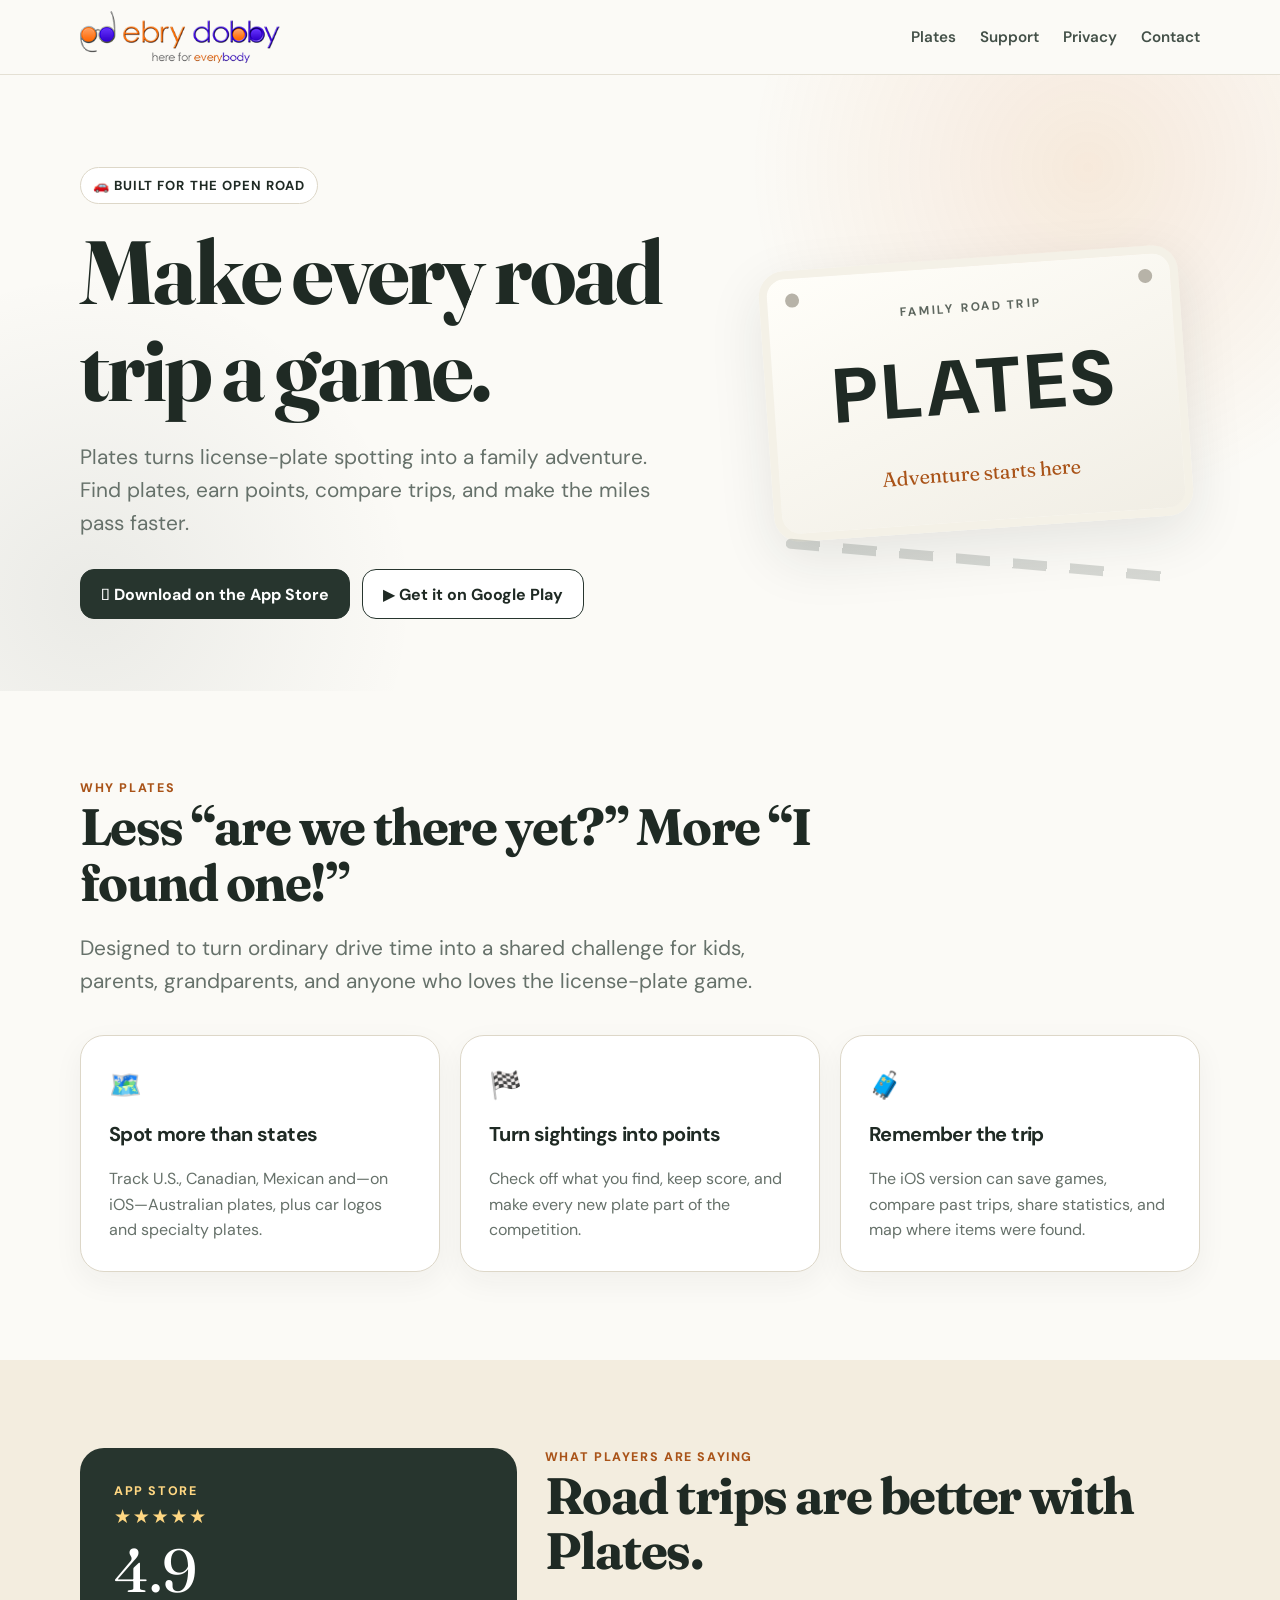
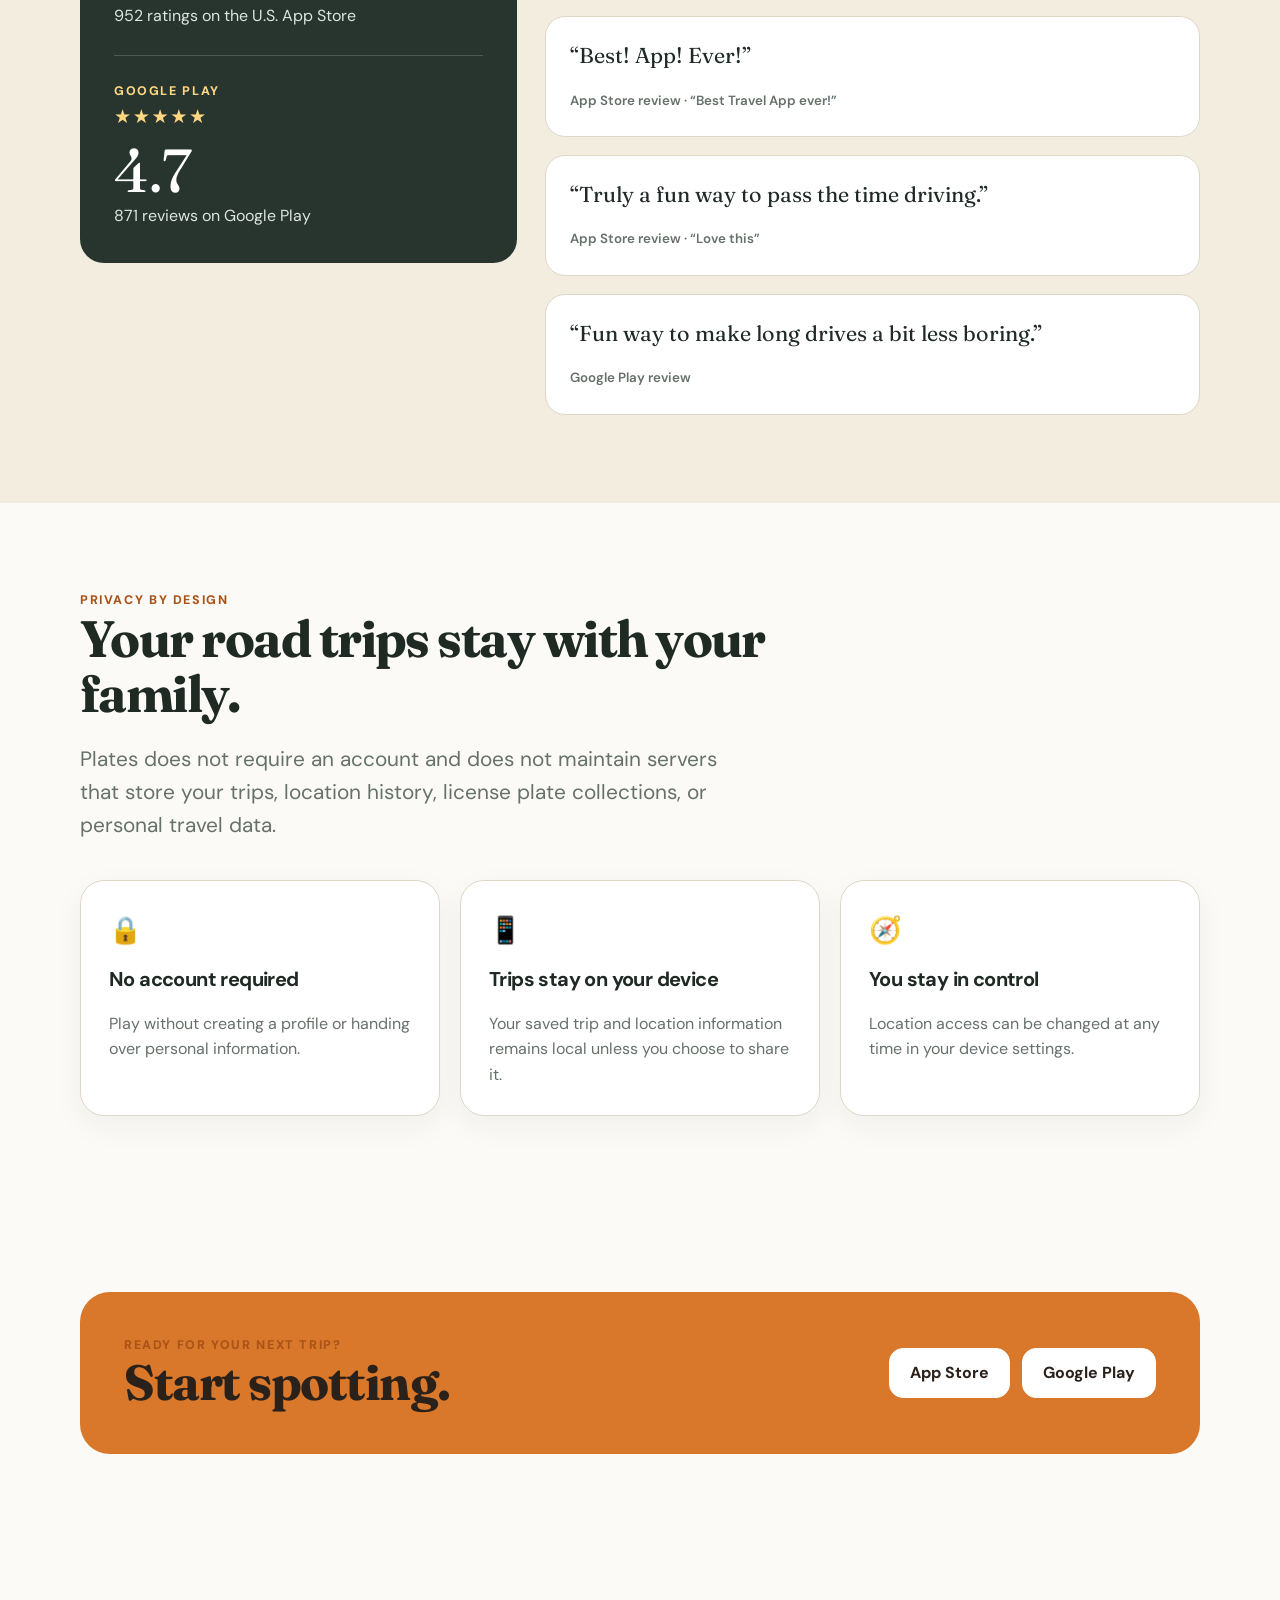
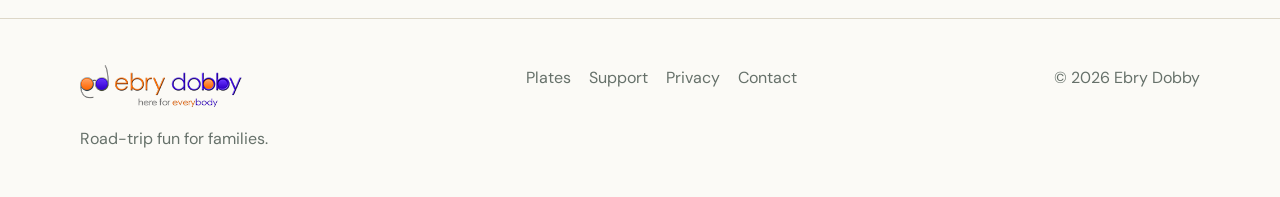
==== commit 667767f7: "Restore homepage with updated SEO" ====
--- a/index.html
+++ b/index.html
@@ -1,10 +1,306 @@
-<!doctype html><html lang="en"><head><meta charset="utf-8"><meta name="viewport" content="width=device-width,initial-scale=1"><title>Ebry Dobby | Plates Family Travel Game</title><meta name="description" content="Turn your next road trip into a family game with Plates. Spot license plates, earn points, save trips, and make the miles more fun."><link rel="canonical" href="https://www.ebrydobby.com/"><meta property="og:title" content="Ebry Dobby | Plates Family Travel Game"><meta property="og:description" content="A family road-trip game for spotting license plates and car logos."><meta property="og:type" content="website"><meta property="og:url" content="https://www.ebrydobby.com/"><meta name="theme-color" content="#f7f1e3"><link rel="preconnect" href="https://fonts.googleapis.com"><link rel="preconnect" href="https://fonts.gstatic.com" crossorigin><link href="https://fonts.googleapis.com/css2?family=DM+Sans:wght@400;500;600;700&family=Fraunces:opsz,wght@9..144,700&display=swap" rel="stylesheet"><link rel="stylesheet" href="assets/css/styles.css"><script async src="https://pagead2.googlesyndication.com/pagead/js/adsbygoogle.js?client=ca-pub-4069077007727159" crossorigin="anonymous"></script><script type="application/ld+json">{
-  "@context": "https://schema.org",
-  "@type": "Organization",
-  "name": "Ebry Dobby",
-  "url": "https://www.ebrydobby.com/",
-  "sameAs": [
-    "https://play.google.com/store/apps/details?id=com.ebrydobby.app.plates.free",
-    "https://apps.apple.com/us/app/plates-family-travel-game/id1335335602"
-  ]
-}</script></head><body><header class="site-header"><div class="container nav"><a class="brand brand-logo footer-logo" href="index.html"><img src="assets/images/ebry-dobby-logo.png" alt="Ebry Dobby — here for everybody"></a><button class="menu-btn" data-menu-button aria-expanded="false" aria-controls="site-nav">Menu</button><nav class="nav-links" id="site-nav" data-nav-links><a href="plates/">Plates</a><a href="support/">Support</a><a href="privacy/">Privacy</a><a href="contact/">Contact</a></nav></div></header><main><section class="hero"><div class="container hero-grid"><div><span class="eyebrow">🚗 Built for the open road</span><h1>Make every road trip a game.</h1><p class="lead">Plates turns license-plate spotting into a family adventure. Find plates, earn points, compare trips, and make the miles pass faster.</p><div class="cta-row"><a class="btn btn-primary" href="https://apps.apple.com/us/app/plates-family-travel-game/id1335335602" target="_blank" rel="noopener"> Download on the App Store</a><a class="btn btn-secondary" href="https://play.google.com/store/apps/details?id=com.ebrydobby.app.plates.free" target="_blank" rel="noopener">▶ Get it on Google Play</a></div></div><div class="plate-stack" aria-hidden="true"><div class="plate-card"><div class="plate-small">FAMILY ROAD TRIP</div><div class="plate-big">PLATES</div><div class="plate-state">Adventure starts here</div></div><div class="road-line"></div></div></div></section><section class="section"><div class="container"><div class="section-head"><div class="kicker">Why Plates</div><h2>Less “are we there yet?” More “I found one!”</h2><p class="lead">Designed to turn ordinary drive time into a shared challenge for kids, parents, grandparents, and anyone who loves the license-plate game.</p></div><div class="grid-3"><article class="card"><div class="icon">🗺️</div><h3>Spot more than states</h3><p>Track U.S., Canadian, Mexican and—on iOS—Australian plates, plus car logos and specialty plates.</p></article><article class="card"><div class="icon">🏁</div><h3>Turn sightings into points</h3><p>Check off what you find, keep score, and make every new plate part of the competition.</p></article><article class="card"><div class="icon">🧳</div><h3>Remember the trip</h3><p>The iOS version can save games, compare past trips, share statistics, and map where items were found.</p></article></div></div></section><section class="section section-alt"><div class="container rating-wrap"><aside class="rating-panel"><div class="kicker" style="color:#ffd782;">App Store</div><div class="stars">★★★★★</div><div class="rating-number">4.9</div><div class="rating-meta">952 ratings on the U.S. App Store</div><hr style="border:0;border-top:1px solid rgba(255,255,255,.18);margin:26px 0;"><div class="kicker" style="color:#ffd782;">Google Play</div><div class="stars">★★★★★</div><div class="rating-number">4.7</div><div class="rating-meta">871 reviews on Google Play</div></aside><div><div class="section-head"><div class="kicker">What players are saying</div><h2>Road trips are better with Plates.</h2></div><div class="review-list"><article class="review"><blockquote>“Best! App! Ever!”</blockquote><small>App Store review · “Best Travel App ever!”</small></article><article class="review"><blockquote>“Truly a fun way to pass the time driving.”</blockquote><small>App Store review · “Love this”</small></article><article class="review"><blockquote>“Fun way to make long drives a bit less boring.”</blockquote><small>Google Play review</small></article></div></div></div></section><section class="section"><div class="band"><div><div class="kicker">Ready for your next trip?</div><h2>Start spotting.</h2></div><div class="cta-row" style="margin:0;"><a class="btn" href="https://apps.apple.com/us/app/plates-family-travel-game/id1335335602" target="_blank" rel="noopener">App Store</a><a class="btn" href="https://play.google.com/store/apps/details?id=com.ebrydobby.app.plates.free" target="_blank" rel="noopener">Google Play</a></div></div></section></main><footer><div class="container footer-grid"><div><a class="brand brand-logo footer-logo" href="index.html"><img src="assets/images/ebry-dobby-logo.png" alt="Ebry Dobby — here for everybody"></a><p style="color:var(--muted);margin:.7rem 0 0;">Road-trip fun for families.</p></div><div class="footer-links"><a href="plates/">Plates</a><a href="support/">Support</a><a href="privacy/">Privacy</a><a href="contact/">Contact</a></div><div style="color:var(--muted);">© <span data-year></span> Ebry Dobby</div></div></footer><script src="assets/js/site.js"></script></body></html>+<!doctype html>
+<html lang="en">
+<head>
+  <meta charset="utf-8">
+  <meta name="viewport" content="width=device-width,initial-scale=1">
+
+  <title>Plates Family Travel Game | Ebry Dobby</title>
+  <meta name="description" content="Make every road trip more fun with Plates, the family travel game for spotting license plates, earning points, saving trips, and turning every mile into an adventure.">
+
+  <link rel="canonical" href="https://ebrydobby.com/">
+
+  <meta name="robots" content="index,follow,max-image-preview:large">
+  <meta name="author" content="Ebry Dobby, LLC">
+
+  <meta property="og:type" content="website">
+  <meta property="og:site_name" content="Ebry Dobby">
+  <meta property="og:title" content="Plates Family Travel Game | Ebry Dobby">
+  <meta property="og:description" content="Turn your next road trip into a family adventure with Plates. Spot license plates, earn points, save trips, and make the miles pass faster.">
+  <meta property="og:url" content="https://ebrydobby.com/">
+  <meta property="og:image" content="https://ebrydobby.com/assets/images/ebry-dobby-logo.png">
+  <meta property="og:image:alt" content="Ebry Dobby logo">
+
+  <meta name="twitter:card" content="summary_large_image">
+  <meta name="twitter:title" content="Plates Family Travel Game | Ebry Dobby">
+  <meta name="twitter:description" content="Make every road trip more fun with Plates, the family travel game for spotting license plates and earning points.">
+  <meta name="twitter:image" content="https://ebrydobby.com/assets/images/ebry-dobby-logo.png">
+
+  <meta name="theme-color" content="#f7f1e3">
+
+  <link rel="preconnect" href="https://fonts.googleapis.com">
+  <link rel="preconnect" href="https://fonts.gstatic.com" crossorigin>
+  <link href="https://fonts.googleapis.com/css2?family=DM+Sans:wght@400;500;600;700&family=Fraunces:opsz,wght@9..144,700&display=swap" rel="stylesheet">
+
+  <link rel="stylesheet" href="assets/css/styles.css">
+
+  <script async
+    src="https://pagead2.googlesyndication.com/pagead/js/adsbygoogle.js?client=ca-pub-4069077007727159"
+    crossorigin="anonymous"></script>
+
+  <script type="application/ld+json">
+  {
+    "@context": "https://schema.org",
+    "@graph": [
+      {
+        "@type": "Organization",
+        "@id": "https://ebrydobby.com/#organization",
+        "name": "Ebry Dobby, LLC",
+        "url": "https://ebrydobby.com/",
+        "logo": {
+          "@type": "ImageObject",
+          "url": "https://ebrydobby.com/assets/images/ebry-dobby-logo.png"
+        }
+      },
+      {
+        "@type": "WebSite",
+        "@id": "https://ebrydobby.com/#website",
+        "url": "https://ebrydobby.com/",
+        "name": "Ebry Dobby",
+        "publisher": {
+          "@id": "https://ebrydobby.com/#organization"
+        }
+      },
+      {
+        "@type": "SoftwareApplication",
+        "@id": "https://ebrydobby.com/#plates",
+        "name": "Plates - Family Travel Game",
+        "applicationCategory": "GameApplication",
+        "operatingSystem": "iOS, Android",
+        "description": "A family road-trip game for spotting license plates, earning points, saving trips, and making travel more fun.",
+        "url": "https://ebrydobby.com/plates/",
+        "downloadUrl": [
+          "https://apps.apple.com/us/app/plates-family-travel-game/id1335335602",
+          "https://play.google.com/store/apps/details?id=com.ebrydobby.app.plates.free"
+        ],
+        "publisher": {
+          "@id": "https://ebrydobby.com/#organization"
+        }
+      }
+    ]
+  }
+  </script>
+</head>
+
+<body>
+<header class="site-header">
+  <div class="container nav">
+    <a class="brand brand-logo" href="index.html" aria-label="Ebry Dobby home">
+      <img src="assets/images/ebry-dobby-logo.png" alt="Ebry Dobby — here for everybody">
+    </a>
+
+    <button class="menu-btn" data-menu-button aria-expanded="false" aria-controls="site-nav">
+      Menu
+    </button>
+
+    <nav class="nav-links" id="site-nav" data-nav-links aria-label="Primary navigation">
+      <a href="plates/">Plates</a>
+      <a href="support/">Support</a>
+      <a href="privacy/">Privacy</a>
+      <a href="contact/">Contact</a>
+    </nav>
+  </div>
+</header>
+
+<main>
+  <section class="hero">
+    <div class="container hero-grid">
+      <div>
+        <span class="eyebrow">🚗 Built for the open road</span>
+        <h1>Make every road trip a game.</h1>
+        <p class="lead">
+          Plates turns license-plate spotting into a family adventure.
+          Find plates, earn points, compare trips, and make the miles pass faster.
+        </p>
+
+        <div class="cta-row">
+          <a class="btn btn-primary"
+             href="https://apps.apple.com/us/app/plates-family-travel-game/id1335335602"
+             target="_blank" rel="noopener">
+             Download on the App Store
+          </a>
+
+          <a class="btn btn-secondary"
+             href="https://play.google.com/store/apps/details?id=com.ebrydobby.app.plates.free"
+             target="_blank" rel="noopener">
+            ▶ Get it on Google Play
+          </a>
+        </div>
+      </div>
+
+      <div class="plate-stack" aria-hidden="true">
+        <div class="plate-card">
+          <div class="plate-small">FAMILY ROAD TRIP</div>
+          <div class="plate-big">PLATES</div>
+          <div class="plate-state">Adventure starts here</div>
+        </div>
+        <div class="road-line"></div>
+      </div>
+    </div>
+  </section>
+
+  <section class="section">
+    <div class="container">
+      <div class="section-head">
+        <div class="kicker">Why Plates</div>
+        <h2>Less “are we there yet?” More “I found one!”</h2>
+        <p class="lead">
+          Designed to turn ordinary drive time into a shared challenge for kids,
+          parents, grandparents, and anyone who loves the license-plate game.
+        </p>
+      </div>
+
+      <div class="grid-3">
+        <article class="card">
+          <div class="icon">🗺️</div>
+          <h3>Spot more than states</h3>
+          <p>
+            Track U.S., Canadian, Mexican and—on iOS—Australian plates,
+            plus car logos and specialty plates.
+          </p>
+        </article>
+
+        <article class="card">
+          <div class="icon">🏁</div>
+          <h3>Turn sightings into points</h3>
+          <p>
+            Check off what you find, keep score, and make every new plate
+            part of the competition.
+          </p>
+        </article>
+
+        <article class="card">
+          <div class="icon">🧳</div>
+          <h3>Remember the trip</h3>
+          <p>
+            The iOS version can save games, compare past trips,
+            share statistics, and map where items were found.
+          </p>
+        </article>
+      </div>
+    </div>
+  </section>
+
+  <section class="section section-alt">
+    <div class="container rating-wrap">
+      <aside class="rating-panel">
+        <div class="kicker" style="color:#ffd782;">App Store</div>
+        <div class="stars">★★★★★</div>
+        <div class="rating-number">4.9</div>
+        <div class="rating-meta">952 ratings on the U.S. App Store</div>
+
+        <hr style="border:0;border-top:1px solid rgba(255,255,255,.18);margin:26px 0;">
+
+        <div class="kicker" style="color:#ffd782;">Google Play</div>
+        <div class="stars">★★★★★</div>
+        <div class="rating-number">4.7</div>
+        <div class="rating-meta">871 reviews on Google Play</div>
+      </aside>
+
+      <div>
+        <div class="section-head">
+          <div class="kicker">What players are saying</div>
+          <h2>Road trips are better with Plates.</h2>
+        </div>
+
+        <div class="review-list">
+          <article class="review">
+            <blockquote>“Best! App! Ever!”</blockquote>
+            <small>App Store review · “Best Travel App ever!”</small>
+          </article>
+
+          <article class="review">
+            <blockquote>“Truly a fun way to pass the time driving.”</blockquote>
+            <small>App Store review · “Love this”</small>
+          </article>
+
+          <article class="review">
+            <blockquote>“Fun way to make long drives a bit less boring.”</blockquote>
+            <small>Google Play review</small>
+          </article>
+        </div>
+      </div>
+    </div>
+  </section>
+
+  <section class="section">
+    <div class="container">
+      <div class="section-head">
+        <div class="kicker">Privacy by design</div>
+        <h2>Your road trips stay with your family.</h2>
+        <p class="lead">
+          Plates does not require an account and does not maintain servers that
+          store your trips, location history, license plate collections, or personal travel data.
+        </p>
+      </div>
+
+      <div class="grid-3">
+        <article class="card">
+          <div class="icon">🔒</div>
+          <h3>No account required</h3>
+          <p>Play without creating a profile or handing over personal information.</p>
+        </article>
+
+        <article class="card">
+          <div class="icon">📱</div>
+          <h3>Trips stay on your device</h3>
+          <p>Your saved trip and location information remains local unless you choose to share it.</p>
+        </article>
+
+        <article class="card">
+          <div class="icon">🧭</div>
+          <h3>You stay in control</h3>
+          <p>Location access can be changed at any time in your device settings.</p>
+        </article>
+      </div>
+    </div>
+  </section>
+
+  <section class="section">
+    <div class="band">
+      <div>
+        <div class="kicker">Ready for your next trip?</div>
+        <h2>Start spotting.</h2>
+      </div>
+
+      <div class="cta-row" style="margin:0;">
+        <a class="btn"
+           href="https://apps.apple.com/us/app/plates-family-travel-game/id1335335602"
+           target="_blank" rel="noopener">
+          App Store
+        </a>
+
+        <a class="btn"
+           href="https://play.google.com/store/apps/details?id=com.ebrydobby.app.plates.free"
+           target="_blank" rel="noopener">
+          Google Play
+        </a>
+      </div>
+    </div>
+  </section>
+</main>
+
+<footer>
+  <div class="container footer-grid">
+    <div>
+      <a class="brand brand-logo footer-logo" href="index.html">
+        <img src="assets/images/ebry-dobby-logo.png" alt="Ebry Dobby — here for everybody">
+      </a>
+      <p style="color:var(--muted);margin:.7rem 0 0;">Road-trip fun for families.</p>
+    </div>
+
+    <div class="footer-links">
+      <a href="plates/">Plates</a>
+      <a href="support/">Support</a>
+      <a href="privacy/">Privacy</a>
+      <a href="contact/">Contact</a>
+    </div>
+
+    <div style="color:var(--muted);">
+      © <span data-year></span> Ebry Dobby
+    </div>
+  </div>
+</footer>
+
+<script src="assets/js/site.js"></script>
+</body>
+</html>
